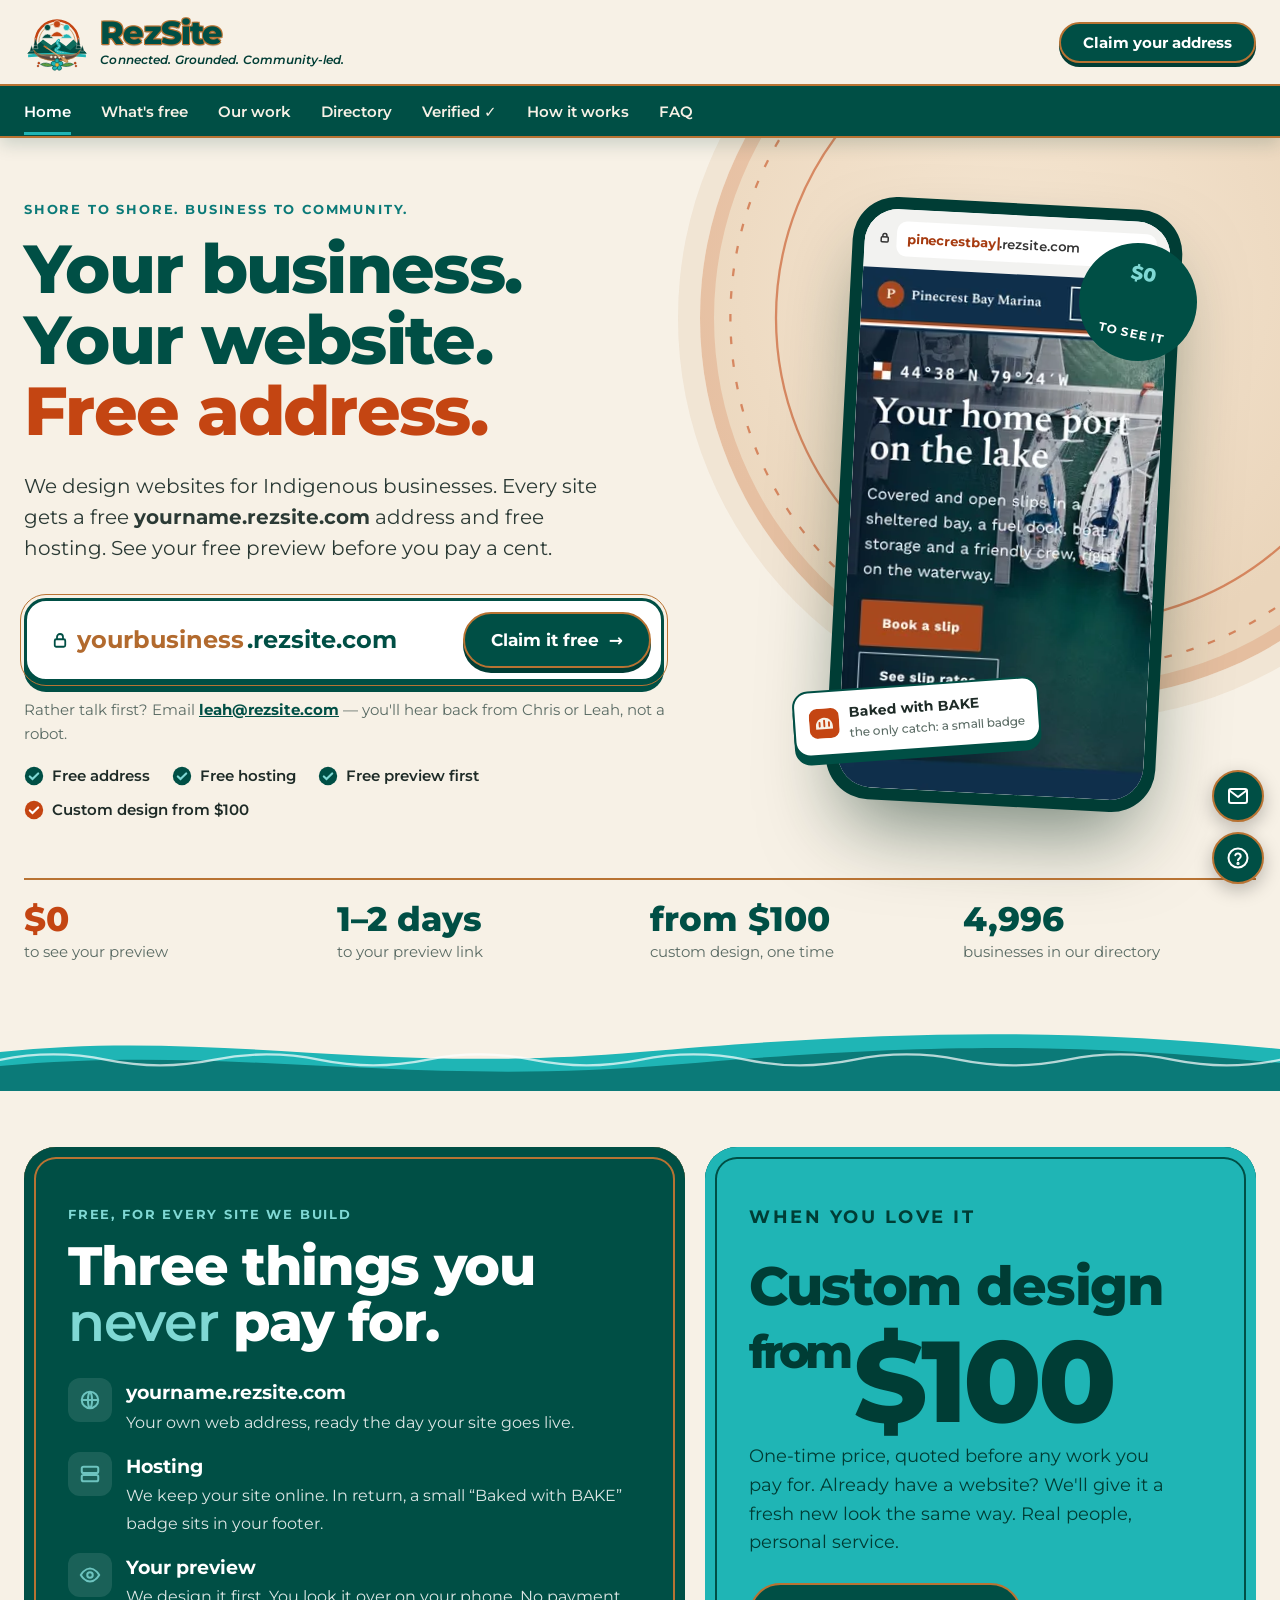
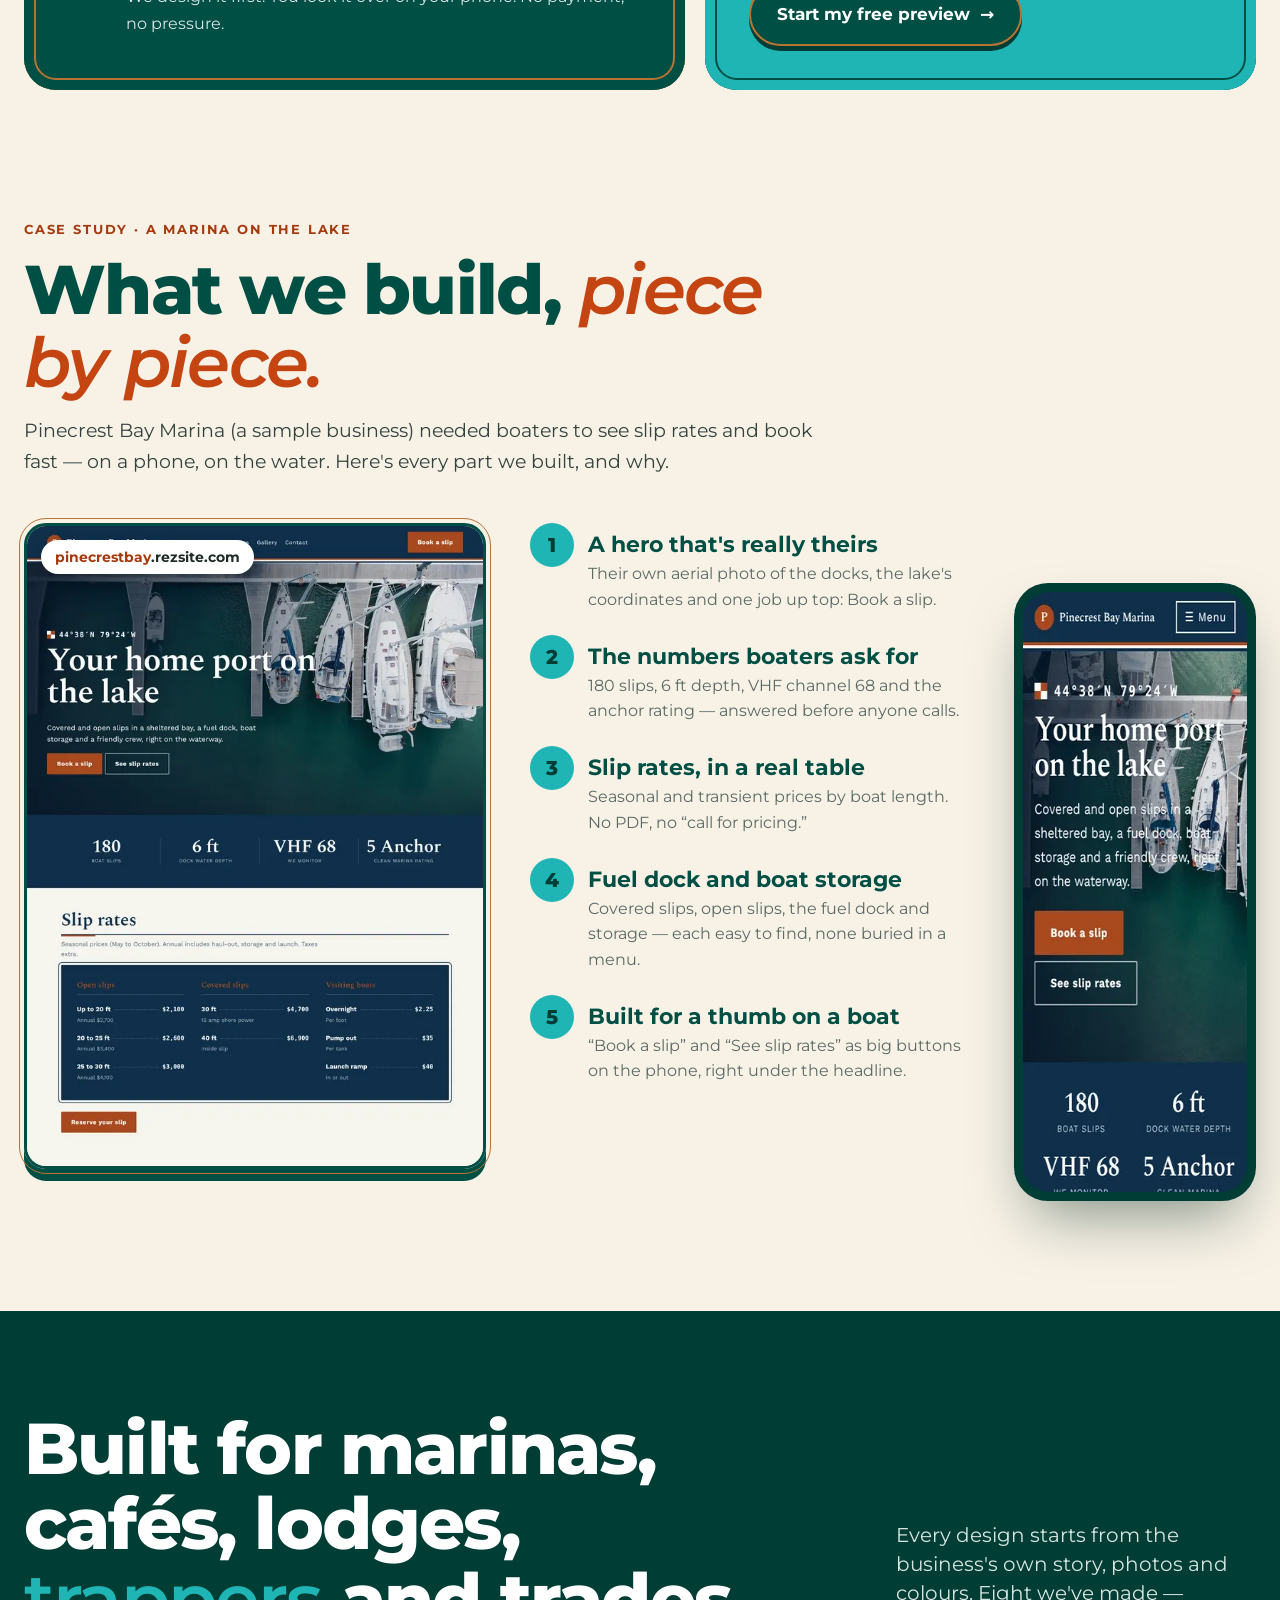
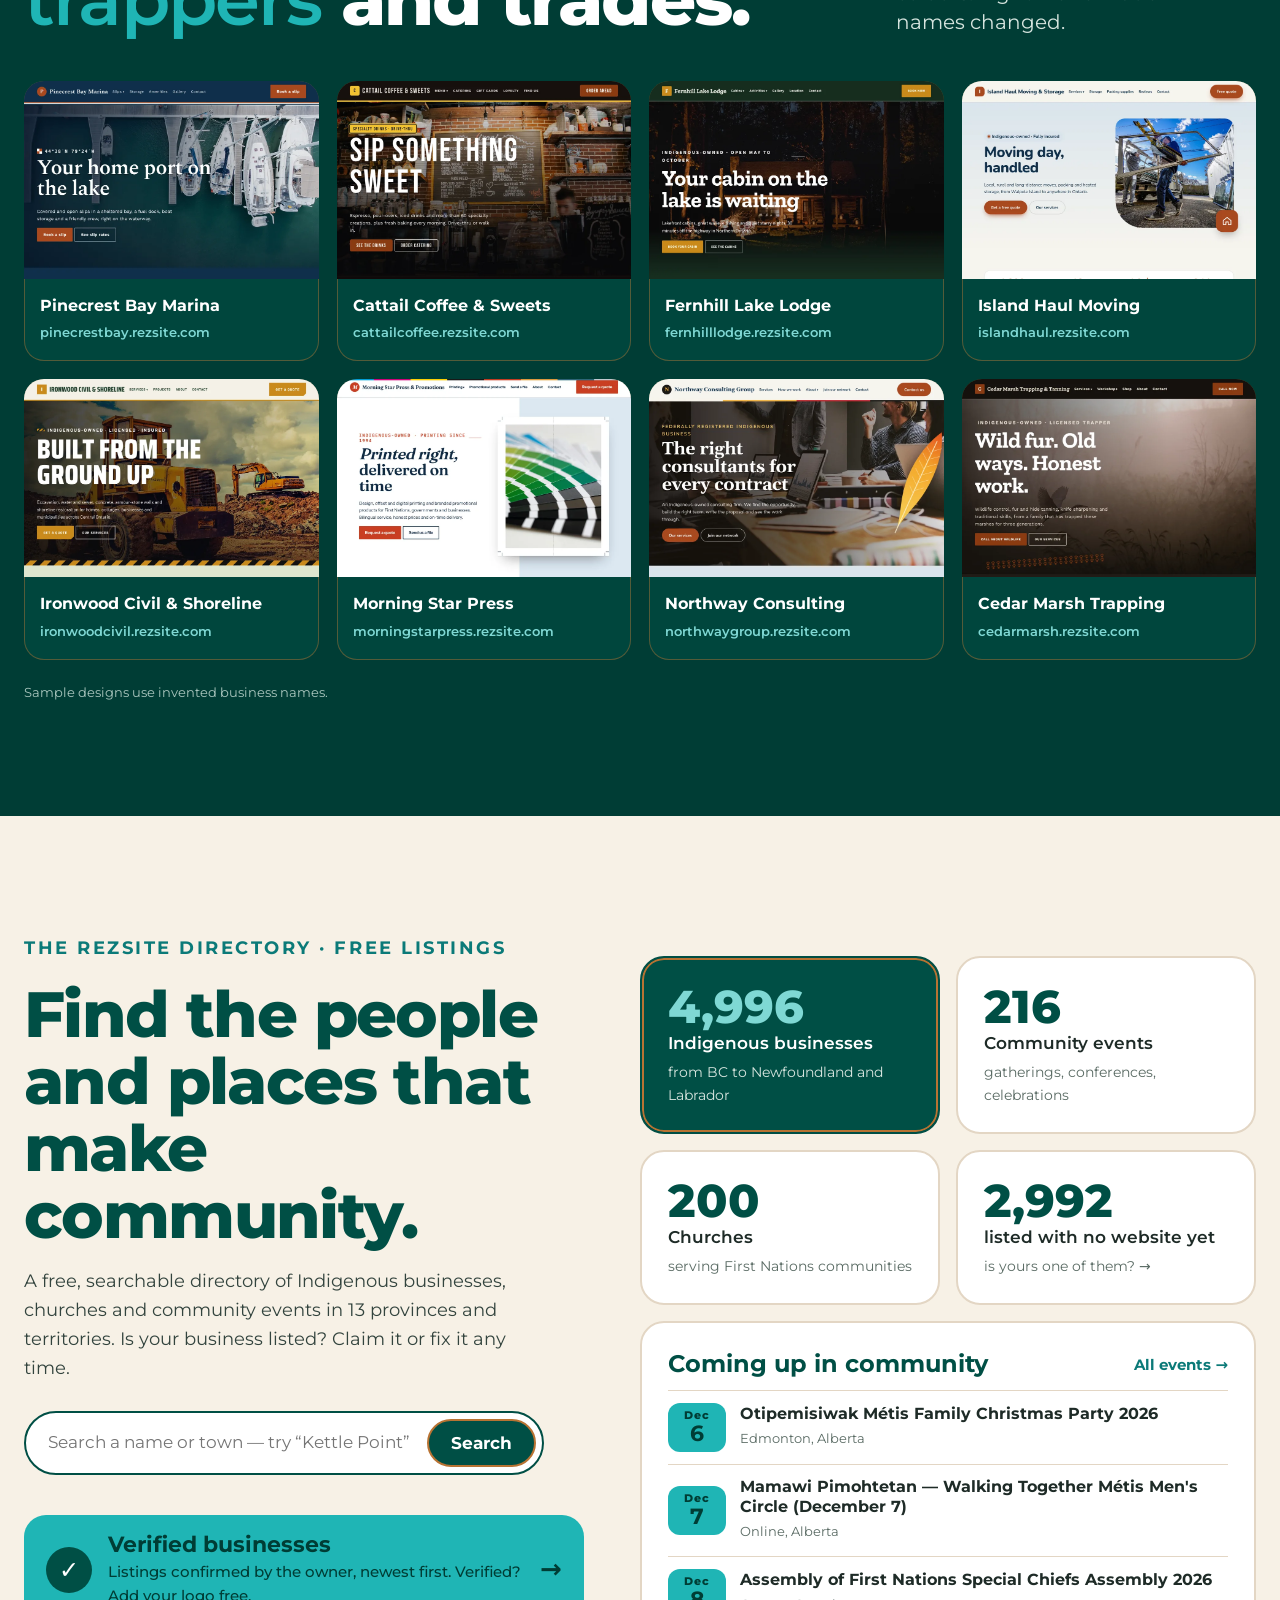
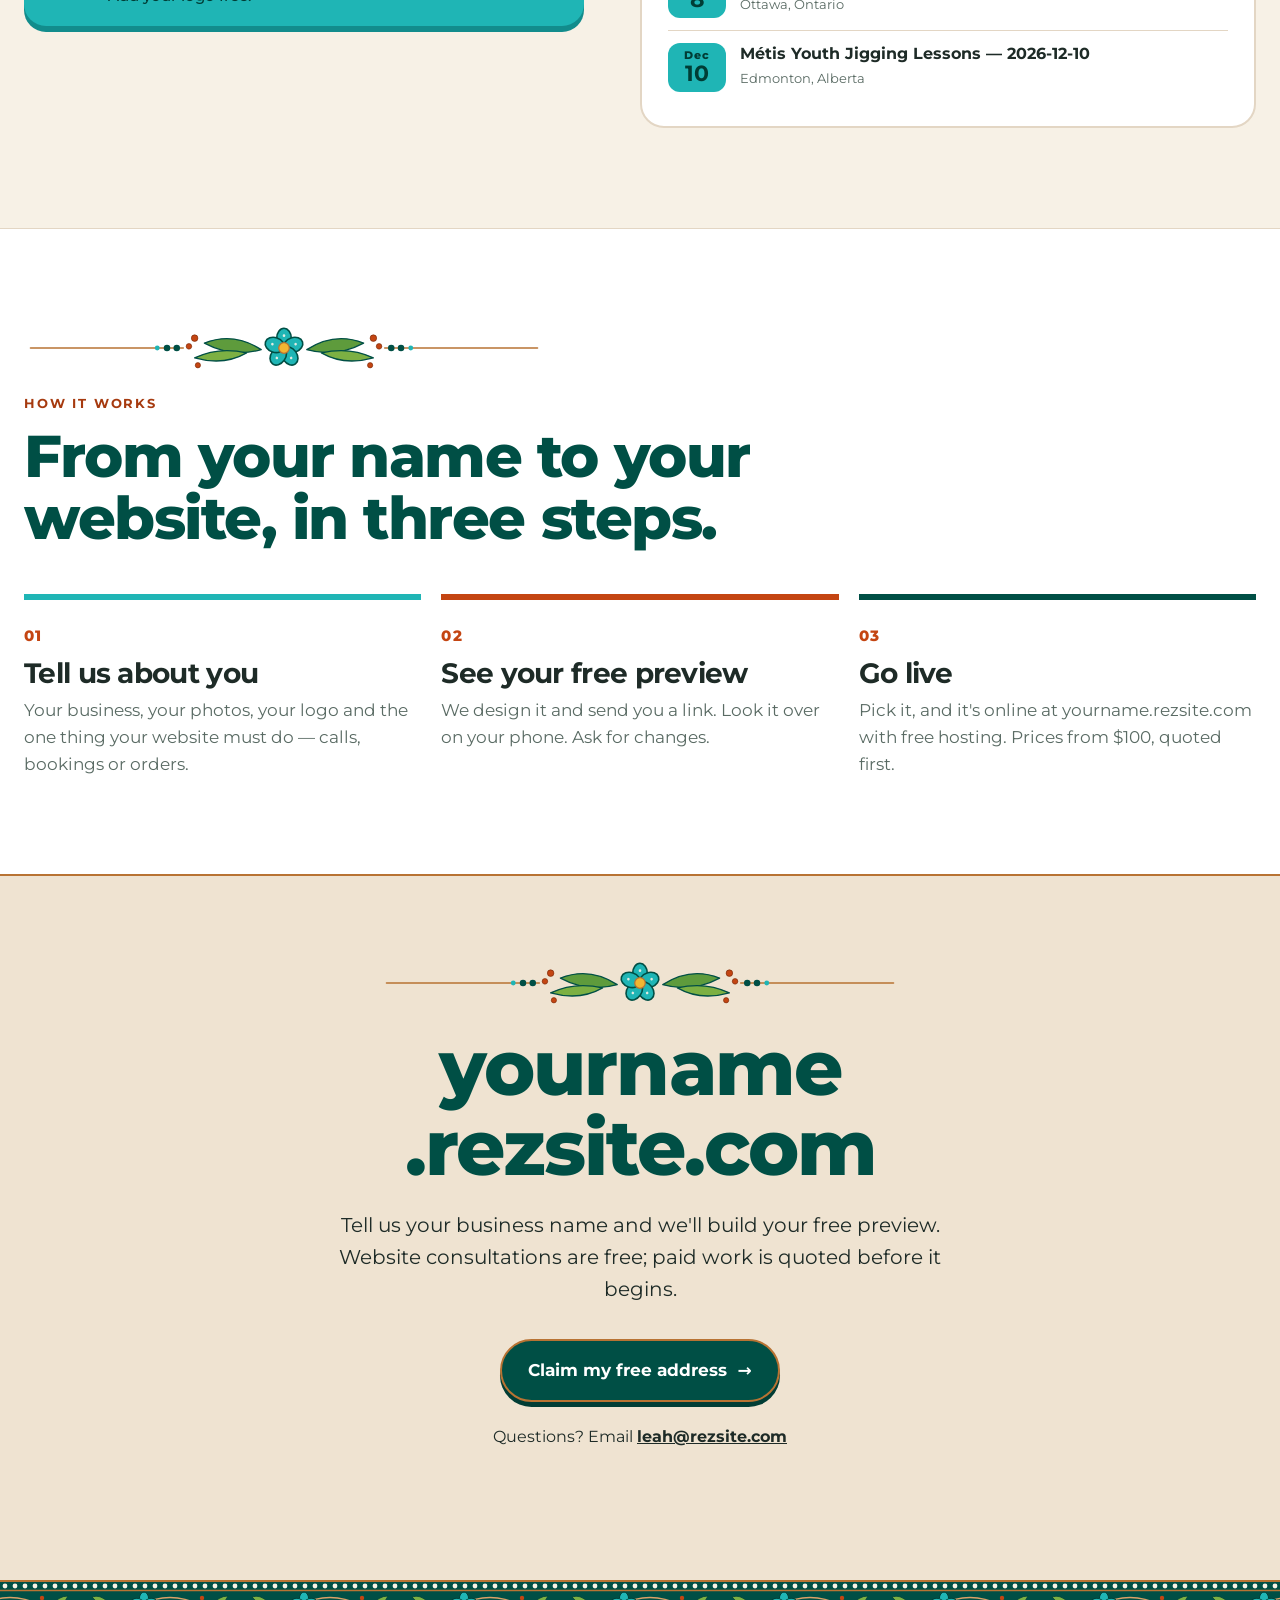
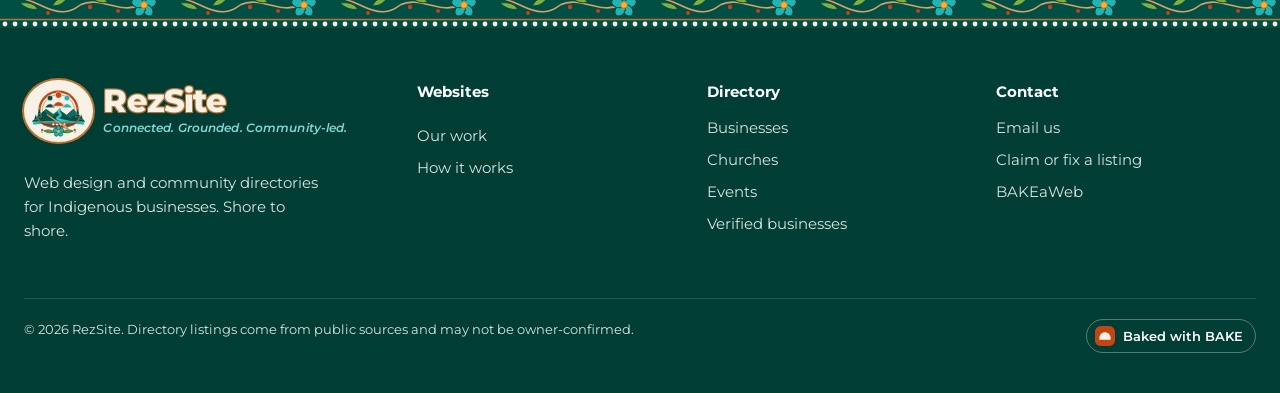
==== index.html @ deebe9d7 "Send all RezSite contact emails to Leah Co-Authored-By: Claude Opus 5.5 <noreply@anthropic.com> Clau" ====
<!doctype html>
<html lang="en-CA">
<head>
<meta charset="utf-8">
<meta name="viewport" content="width=device-width,initial-scale=1">
<title>RezSite | Your website, built for you. Free at yourname.rezsite.com</title>
<meta name="description" content="RezSite builds websites for Indigenous businesses. Free address at yourname.rezsite.com, free hosting, free preview first. Custom design from $100. Plus a free directory of 4,996 Indigenous businesses.">
<meta name="theme-color" content="#004F45">
<link rel="icon" type="image/svg+xml" href="assets/brand/v2/rezsite-app-icon.svg">
<link rel="apple-touch-icon" href="assets/brand/v2/rezsite-app-icon.svg">
<link rel="canonical" href="https://rezsite.com/">
<meta property="og:type" content="website">
<meta property="og:site_name" content="RezSite">
<meta property="og:title" content="RezSite | Your website, built for you. Free at yourname.rezsite.com">
<meta property="og:description" content="Websites for Indigenous businesses: free yourname.rezsite.com address, free hosting, free preview first, custom design from $100. Plus a free directory of 4,996 businesses.">
<link rel="stylesheet" href="assets/brand/v2/rezsite-brand.css">
<style>
@font-face{font-family:"Montserrat";src:url(assets/home/fonts/bricolage-grotesque-latin-wght-normal.woff2) format("woff2");font-weight:200 800;font-display:swap}
:root{--green:#004F45;--deep:#003D35;--gold:#1FB5B5;--sun:#7FD8D4;--orange:#A63A0F;--rust:#C44512;--copper:#B87333;--earth:#5B483F;--sand:#D9C7B2;--river:#0B7A78;--sky:#1FB5B5;--cream:#F7F1E6;--ink:#1E2B27;--muted:#5A6B64;--line:#E3D6C4}
*{box-sizing:border-box}html{scroll-behavior:smooth}
body{margin:0;font-family:"Montserrat",system-ui,sans-serif;color:var(--ink);background:var(--cream);font-size:17px;line-height:1.6;-webkit-font-smoothing:antialiased}
img{max-width:100%;display:block}a{color:inherit}
.wrap{width:min(1240px,100% - 48px);margin-inline:auto}
.skip{position:absolute;left:-999px}.skip:focus{left:16px;top:16px;z-index:99;background:#fff;padding:8px 12px}
h1,h2,h3{font-family:"Montserrat",system-ui,sans-serif;line-height:1.05;letter-spacing:-.025em;margin:0;color:inherit}
.eyebrow{font-family:"Montserrat",system-ui,sans-serif;font-weight:700;font-size:13px;letter-spacing:.14em;text-transform:uppercase}
.btn,.nav,.ticks,.claim,.stat span,.card b,.card span,.badge,.bar,.pill,.res b,.ev .t,.ev-head,.contact a,footer h4,.legal,.sticker span,.search,.price,.list b,.step .n{font-family:"Montserrat",system-ui,sans-serif}
.btn{display:inline-flex;align-items:center;gap:10px;font-weight:700;font-size:17px;padding:16px 26px;border-radius:999px;text-decoration:none;border:0;cursor:pointer;font-family:"Montserrat",system-ui,sans-serif;transition:transform .15s,box-shadow .15s}
.btn:hover{transform:translateY(-2px)}
.btn-primary{background:var(--green);color:#fff;border:2px solid var(--copper);box-shadow:0 5px 0 var(--deep)}
.btn-primary:focus-visible{outline:3px solid var(--sky);outline-offset:3px}
.btn-primary:hover{box-shadow:0 8px 0 var(--deep)}
.btn-gold{background:var(--gold);color:var(--deep);box-shadow:0 6px 0 #128C8C}
.btn-ghost{background:transparent;color:inherit;border:2px solid currentColor}
/* header */
.top{position:relative;z-index:21;background:var(--cream)}
.top .wrap{display:flex;align-items:center;justify-content:space-between;height:84px;gap:20px}
.top-actions{display:flex;align-items:center;gap:12px}
.top-cta{padding:12px 22px;font-size:15px;box-shadow:0 4px 0 var(--deep)}
.menu-btn{display:none;background:none;border:2px solid var(--green);border-radius:12px;width:46px;height:46px;color:var(--green)}
/* hero */
.hero{position:relative;overflow:hidden;padding:48px 0 96px}
.sunball{position:absolute;right:-180px;top:-200px;width:760px;height:760px;border-radius:50%;background:radial-gradient(circle at 40% 45%,#F6E7D3,#EAD5BB 64%);box-shadow:inset 0 0 0 14px rgba(196,69,18,.16),0 0 0 22px rgba(184,115,51,.10);z-index:0}
.rays{position:absolute;right:-180px;top:-200px;width:760px;height:760px;z-index:0;animation:spin 90s linear infinite;opacity:.55}
@keyframes spin{to{transform:rotate(360deg)}}
.hero .wrap{position:relative;z-index:1;display:grid;grid-template-columns:1.15fr .85fr;gap:48px;align-items:center}
.hero h1{font-size:clamp(44px,5.3vw,78px);font-weight:800;color:var(--green)}
.nw{white-space:nowrap}.hero h1 em{font-style:normal;font-weight:800;color:var(--rust)}
.lede{font-family:"Montserrat",system-ui,sans-serif;font-size:20px;line-height:1.55;max-width:580px;margin:24px 0 0;color:#2B3A35}
.voice{font-family:"Montserrat",system-ui,sans-serif;font-style:italic;font-weight:600}
.claim{margin-top:34px;background:#fff;border:3px solid var(--green);outline:1px solid var(--copper);outline-offset:3px;border-radius:22px;padding:10px;display:flex;align-items:center;gap:6px;max-width:640px;box-shadow:0 10px 0 var(--green)}
.claim label{display:flex;align-items:center;flex:1;min-width:0;font-family:"Montserrat";font-weight:700;font-size:24px;padding-left:14px;color:var(--green)}
.claim .lock{width:18px;margin-right:8px;flex:none}
.claim input{flex:0 1 auto;width:auto;min-width:0;border:0;outline:0;font:inherit;color:var(--orange);background:transparent;padding:10px 0;text-align:left}
.claim label{cursor:text;position:relative}
.meas{position:absolute;visibility:hidden;white-space:pre;font:inherit;left:0;top:0}
.claim input::placeholder{color:#B26A2E}
.claim .tld{white-space:nowrap}
.claim .btn{flex:none}
.claim:focus-within{box-shadow:0 10px 0 var(--rust);border-color:var(--rust)}
.small{font-size:15px;color:var(--muted);margin-top:22px}
.small b{color:var(--green)}
.contact{margin:16px 0 0;font-size:15px;color:var(--muted)}
.contact a{color:var(--green);font-weight:700}
.ticks{display:flex;flex-wrap:wrap;gap:10px 22px;margin:18px 0 0;padding:0;list-style:none;font-weight:600;font-size:15px}
.ticks li{display:flex;gap:8px;align-items:center}
.ticks svg{flex:none}
/* phone mock */
.mock{position:relative;justify-self:center;width:330px}
.phone{background:var(--deep);border-radius:44px;padding:12px;box-shadow:0 40px 80px -20px rgba(4,40,27,.55);transform:rotate(3deg)}
.screen{border-radius:34px;overflow:hidden;background:#fff}
.bar{display:flex;align-items:center;gap:6px;padding:12px 14px;background:#F2F2F0;font-size:13px;font-weight:600;color:#333}
.bar .addr{flex:1;background:#fff;border-radius:10px;padding:7px 10px;white-space:nowrap;overflow:hidden;text-overflow:ellipsis}
.bar .addr b{color:var(--orange)}
.screen{position:relative}
.screen img{width:100%;height:520px;object-fit:cover;object-position:top;transition:opacity .25s}
.screen img.swap{opacity:0}
.bar .addr b::after{content:"";display:inline-block;width:2px;height:13px;background:var(--orange);margin-left:1px;vertical-align:-2px;animation:blink 1s steps(1) infinite}
@keyframes blink{50%{opacity:0}}
.badge{position:absolute;left:-46px;bottom:56px;background:#fff;border:2px solid var(--green);border-radius:16px;padding:10px 14px;display:flex;gap:10px;align-items:center;font-weight:700;font-size:14px;box-shadow:0 8px 0 var(--green);transform:rotate(-4deg)}
.badge small{display:block;font-weight:500;color:var(--muted);font-size:12px}
.sticker{position:absolute;right:-28px;top:40px;width:118px;height:118px;border-radius:50%;background:var(--green);color:var(--sun);display:grid;place-items:center;text-align:center;font-family:"Montserrat";font-weight:800;font-size:19px;line-height:1;transform:rotate(12deg)}
.sticker span{display:block;font-size:12px;font-weight:700;letter-spacing:.08em;color:#fff;margin-top:4px}
.riverband{display:block;width:100%;height:70px;margin-top:-40px;position:relative;z-index:2}
.riverband .wv{animation:wv 7s linear infinite}
@keyframes wv{to{transform:translateX(-240px)}}
.hero .wrap.fw{display:block}
.facts{position:relative;z-index:1;list-style:none;margin:56px 0 0;padding:22px 0 0;border-top:2px solid var(--copper);display:grid;grid-template-columns:repeat(4,1fr);gap:20px}
.facts b{display:block;font-family:"Montserrat";font-weight:800;font-size:34px;color:var(--green);line-height:1.05}
.facts li:first-child b{color:var(--rust)}
.facts span{font-family:"Montserrat";font-size:15px;color:var(--muted)}
/* offer blocks */
.offer{padding:56px 0 96px}
.offer-grid{display:grid;grid-template-columns:1.2fr 1fr;gap:20px}
.block{border-radius:32px;padding:44px}
.free{background:var(--green);color:#fff;box-shadow:inset 0 0 0 10px var(--green),inset 0 0 0 12px var(--copper)}
.paid{background:var(--gold);color:var(--deep);box-shadow:inset 0 0 0 10px var(--gold),inset 0 0 0 12px var(--green)}
.block h2{font-size:clamp(38px,4.2vw,60px);font-weight:800}
.free h2 em{font-style:normal;color:var(--sun)}
.list{list-style:none;padding:0;margin:28px 0 0;display:grid;gap:16px}
.list li{display:grid;grid-template-columns:44px 1fr;gap:14px;align-items:start}
.list .ic{width:44px;height:44px;border-radius:12px;background:rgba(255,255,255,.12);display:grid;place-items:center}
.list b{display:block;font-size:19px}
.list span{opacity:.86;font-size:16px}
.price{font-family:"Montserrat";font-weight:800;font-size:clamp(80px,9vw,132px);line-height:.85;letter-spacing:-.04em;margin:18px 0 6px}
.price sup{font-size:.4em;vertical-align:top;margin-right:4px}
.paid p{font-size:18px;margin:12px 0 26px;max-width:420px}
/* case study */
.case{padding:20px 0 110px}
.case-head{max-width:820px;margin-bottom:46px}
.case-head h2{font-size:clamp(44px,5.4vw,80px);font-weight:800;color:var(--green);margin-top:10px}
.case-head h2 em{color:var(--rust)}
.case-head p:not(.eyebrow){font-size:19px;line-height:1.6;color:#33443E;margin:18px 0 0}
.case-grid{display:grid;grid-template-columns:1.05fr 1fr .55fr;gap:44px;align-items:start}
.case-shot{margin:0;position:relative;border-radius:22px;overflow:hidden;border:3px solid var(--green);outline:1px solid var(--copper);outline-offset:4px;box-shadow:0 12px 0 var(--green)}
.case-shot img{width:100%;height:640px;object-fit:cover;object-position:top}
.case-url{position:absolute;left:14px;top:14px;background:#fff;border-radius:999px;padding:6px 14px;font-weight:700;font-size:14px;color:var(--ink);box-shadow:0 4px 12px rgba(0,0,0,.15)}
.case-url b{color:var(--orange)}
.pins{list-style:none;margin:0;padding:0;counter-reset:p;display:grid;gap:22px}
.pins li{counter-increment:p;display:grid;grid-template-columns:44px 1fr;column-gap:14px;row-gap:4px;align-items:start}
.pins li::before{content:counter(p);width:44px;height:44px;border-radius:50%;background:var(--gold);color:var(--deep);display:grid;place-items:center;font-family:"Montserrat";font-weight:800;font-size:20px;grid-row:span 2}
.pins b{display:block;font-family:"Montserrat";font-size:22px;line-height:1.15;color:var(--green);grid-column:2;padding-top:9px}
.pins span{grid-column:2;color:var(--muted);font-size:16px}
.case-phone{margin:60px 0 0;background:var(--deep);padding:9px;border-radius:34px;box-shadow:0 30px 60px -20px rgba(4,40,27,.5)}
.case-phone img{border-radius:26px;width:100%}
[data-reveal]{opacity:0;transform:translateY(26px);transition:opacity .8s ease,transform .8s ease}
[data-reveal].on{opacity:1;transform:none}
/* portfolio */
.work{background:var(--deep);color:#fff;padding:100px 0;overflow:hidden}
.work-head{display:flex;justify-content:space-between;align-items:end;gap:30px;margin-bottom:44px}
.work h2{font-size:clamp(44px,5.6vw,84px);font-weight:800;max-width:780px}
.work h2 em{font-style:normal;color:var(--gold)}
.work-head p{max-width:360px;color:#D6E5DF;margin:0;font-family:"Montserrat",system-ui,sans-serif;font-size:20px;line-height:1.45}
.grid{display:grid;grid-template-columns:repeat(4,1fr);gap:18px}
.card{background:#00463D;box-shadow:inset 0 0 0 1px rgba(184,115,51,.45);border-radius:20px;overflow:hidden;text-decoration:none;transition:transform .2s}
.card:hover{transform:translateY(-6px)}
.card img{aspect-ratio:960/645;height:auto;object-fit:cover;object-position:top;width:100%}
.card .meta{padding:14px 16px 16px}
.card b{display:block;font-size:16px}
.card span{font-size:13px;color:var(--sun);font-weight:600;overflow-wrap:anywhere}
.note{font-size:13px;color:#A9C6BE;margin-top:22px}
/* directory */
.dir{padding:100px 0;background:var(--cream)}
.dir-grid{display:grid;grid-template-columns:1fr 1.1fr;gap:56px;align-items:start}
.dir .stats{margin-top:40px}
.dir h2{font-size:clamp(42px,5vw,72px);font-weight:800;color:var(--green)}
.bignum{font-family:"Montserrat";font-weight:800;color:var(--rust);font-size:clamp(70px,8vw,120px);line-height:.9;letter-spacing:-.04em}
.dir p{font-family:"Montserrat",system-ui,sans-serif;font-size:18px;line-height:1.6;color:#33443E;max-width:520px}
.stats{display:grid;grid-template-columns:repeat(2,1fr);gap:16px}
.stat{background:#fff;border:2px solid var(--line);border-radius:24px;padding:26px;text-decoration:none;transition:border-color .2s}
.stat:hover{border-color:var(--green)}
.stat b{font-family:"Montserrat";font-size:46px;font-weight:800;color:var(--green);display:block;line-height:1}
.stat span{font-weight:600}
.stat small{display:block;color:var(--muted);font-size:14px;margin-top:4px}
.stat.hl{background:var(--green);border-color:var(--green);color:#fff}
.vcard{display:flex;align-items:center;gap:16px;margin-top:26px;background:var(--gold);color:var(--deep);border-radius:22px;padding:18px 22px;text-decoration:none;box-shadow:0 6px 0 #128C8C;transition:transform .15s,box-shadow .15s;font-family:"Montserrat",system-ui,sans-serif}.vcard:hover{transform:translateY(-2px);box-shadow:0 8px 0 #128C8C}.vtick{flex:none;width:46px;height:46px;border-radius:50%;background:var(--green);color:#fff;display:grid;place-items:center;font-size:24px;font-weight:800}.vcard b{display:block;font-size:22px;line-height:1.1}.vcard small{display:block;font-size:15px;font-weight:500;margin-top:3px}.varr{margin-left:auto;font-size:26px;font-weight:800}
.stat.hl b{color:var(--sun)}.stat.hl small{color:#D6E5DF}.stat.hl{box-shadow:inset 0 0 0 2px var(--copper)}
.search{display:flex;margin-top:28px;max-width:520px;background:#fff;border:2px solid var(--green);border-radius:999px;padding:6px}
.search input{flex:1;border:0;outline:0;font:inherit;padding:10px 16px;background:transparent;min-width:0}
.search .btn{padding:12px 22px;box-shadow:none}
.results{margin-top:14px;max-width:520px;display:grid;gap:8px}
.res{display:grid;grid-template-columns:1fr auto;gap:12px;align-items:center;background:#fff;border:2px solid var(--line);border-radius:16px;padding:12px 16px}
.res b{display:block;font-size:16px;line-height:1.25}
.res small{color:var(--muted);font-size:13px}
.res .pill{font-size:12px;font-weight:700;border-radius:999px;padding:5px 11px;white-space:nowrap;text-decoration:none}
.res .pill.y{background:#DDF1EF;color:var(--green)}
.res .pill.n{background:var(--rust);color:#fff}
.res-more{font-size:14px;color:var(--muted);padding-left:6px}
.res-more a{color:var(--green);font-weight:700}
.events{grid-column:1/-1;background:#fff;border:2px solid var(--line);border-radius:24px;padding:22px 26px}
.ev-head{display:flex;justify-content:space-between;align-items:center;margin-bottom:6px}
.ev-head b{font-family:"Montserrat";font-size:24px;color:var(--green)}
.ev-head a{font-weight:700;color:var(--river);text-decoration:none;font-size:15px;white-space:nowrap}
.ev-head{gap:12px}
.ev{display:grid;grid-template-columns:58px 1fr;gap:14px;align-items:center;padding:12px 0;border-top:1px solid var(--line);text-decoration:none}
.ev .d{background:var(--gold);color:var(--deep);border-radius:12px;text-align:center;line-height:1;padding:7px 0;font-family:"Montserrat";font-weight:800}
.ev .d small{display:block;font-size:11px;letter-spacing:.08em;margin-bottom:2px}
.ev .d b{font-size:22px}
.ev .t{font-weight:700;font-size:16px;line-height:1.25;display:block}
.ev .w{font-size:13px;color:var(--muted)}
.ev:hover .t{color:var(--river)}
/* steps */
.steps{padding:96px 0;background:#fff;border-top:1px solid var(--line)}
.steps h2{font-size:clamp(40px,4.6vw,64px);font-weight:800;color:var(--green);max-width:760px}
.step-row{display:grid;grid-template-columns:repeat(3,1fr);gap:20px;margin-top:44px;counter-reset:s}
.step{border-top:6px solid var(--gold);padding-top:22px}
.step:nth-child(2){border-color:var(--rust)}.step:nth-child(3){border-color:var(--green)}
.step h3{font-size:28px;margin:10px 0 8px}
.step p{margin:0;color:var(--muted)}
.step .n{font-family:"Montserrat";font-weight:800;font-size:15px;color:var(--rust);letter-spacing:.08em}
/* final cta */
.final{background:#EFE3D1;padding:84px 0 96px;text-align:center;position:relative;overflow:hidden;border-top:2px solid var(--copper)}
.final h2{font-size:clamp(42px,6vw,92px);font-weight:800;color:var(--green)}
.final p{font-size:20px;max-width:620px;margin:20px auto 34px}
footer{background:var(--deep);color:#D6E5DF;padding:0 0 40px;font-size:15px}
footer .foot{padding-top:52px}
.foot{display:grid;grid-template-columns:1.4fr 1fr 1fr 1fr;gap:30px}
footer h4{color:#fff;margin:0 0 12px;font-size:15px}
footer ul{list-style:none;margin:0;padding:0;display:grid;gap:8px}
footer a{text-decoration:none}footer a:hover{color:var(--sun)}
footer .rz-lockup{margin-bottom:14px}
.legal{border-top:1px solid #1A5A50;margin-top:40px;padding-top:20px;display:flex;justify-content:space-between;gap:20px;flex-wrap:wrap;font-size:13px}
.bake{display:inline-flex;align-items:center;gap:8px;border:1.5px solid rgba(247,241,230,.35);border-radius:999px;padding:6px 12px 6px 8px;color:#fff;font-weight:600}
@media (prefers-reduced-motion:reduce){.rays{animation:none}*{transition:none!important}}
@media (max-width:1020px){
 .hero .wrap,.offer-grid,.dir-grid{grid-template-columns:minmax(0,1fr)}
 .case-grid{grid-template-columns:1fr 1fr}.case-phone{display:none}
 .grid{grid-template-columns:repeat(2,1fr)}
 .mock{margin-top:20px}
 .foot{grid-template-columns:1fr 1fr}
}
@media (max-width:760px){
 body{font-size:16px}
 .wrap{width:calc(100% - 36px)}
 .hero{padding:36px 0 70px}
 .sunball,.rays{width:420px;height:420px;right:-200px;top:-150px}
 .hero h1{font-size:44px}
 .lede{font-size:18px}
 .claim{flex-direction:column;align-items:stretch;border-radius:20px;padding:12px}
 .claim label{font-size:19px;padding:6px 6px 10px;border-bottom:2px dashed var(--line)}
 .nw{white-space:normal}
 .hero .wrap>div:first-child{display:contents}
 .hero .wrap{display:flex;flex-direction:column;align-items:stretch;gap:0}
 .hero h1{margin-top:6px}.lede{margin-top:18px}
 .hero .eyebrow{order:1}.hero h1{order:2}.mock{order:3;margin:26px auto 4px;width:230px}.lede{order:4}.claim{order:5}.claim-msg{order:6}.contact{order:7}.ticks{order:8}
 .screen img{height:300px}
 .sticker{width:84px;height:84px;font-size:15px;right:-30px;top:30px}
 .badge{left:-40px;bottom:30px;font-size:12px;padding:8px 10px}
 .facts{grid-template-columns:1fr 1fr;gap:16px;margin-top:36px}
 .facts b{font-size:26px}.facts span{font-size:13px}
 .sunball,.rays{opacity:.35}
 .claim label{font-size:18px}
 .claim .btn{justify-content:center;margin-top:10px}
 .mock{width:270px}.screen img{height:400px}
 .badge{left:-20px}.sticker{right:-14px;width:96px;height:96px;font-size:16px}
 .block{padding:30px 24px;border-radius:24px}
 .work,.dir,.steps,.final{padding:70px 0}
 .work-head{flex-direction:column;align-items:start}
 .grid{display:flex;overflow-x:auto;scroll-snap-type:x mandatory;scroll-padding-inline:18px;gap:12px;margin-inline:-18px;padding:0 18px 8px;scrollbar-width:none}
 .grid::-webkit-scrollbar{display:none}
 .card{flex:0 0 78%;scroll-snap-align:start}
 .swipe-hint{display:block!important}
 .card .meta{padding:10px 12px}
 .card b{font-size:14px}
 .card span{font-size:11.5px}
 .stat small{font-size:13px}
 .step-row{grid-template-columns:1fr;gap:30px}
 .case{padding:10px 0 70px}
 .case-head p{font-size:19px}
 .case-grid{grid-template-columns:1fr;gap:28px}
 .case-shot img{height:420px}
 .case-phone{display:none}
 .pins b{font-size:19px}
 .lede{font-size:19px}
 .riverband{height:44px;margin-top:-30px}
 .eyebrow{font-size:12px;letter-spacing:.1em}
 .stats{grid-template-columns:1fr 1fr;gap:10px}.stat{padding:18px}.stat b{font-size:34px}
 .foot{grid-template-columns:1fr}
 .btn{width:100%;justify-content:center}
 .search .btn{width:auto}
}
.claim-msg{font-size:14px;margin:12px 0 0;min-height:0}
.claim-msg:empty{display:none}
</style>
<!-- Cloudflare Web Analytics (visitor counts, no cookies) --><script defer src="https://static.cloudflareinsights.com/beacon.min.js" data-cf-beacon='{"token": "72da8042a421467a9c20229d86902248"}'></script>
</head>
<body>
<a class="skip" href="#main">Skip to content</a>
<header class="rz-top"><div class="rz-wrap"><a class="rz-lockup" href="index.html" aria-label="RezSite home"><img class="rz-emblem" src="assets/brand/v2/rezsite-emblem.svg" alt="" width="66" height="58"><span class="rz-wm"><span class="rz-name">RezSite</span><span class="rz-tag">Connected. Grounded. Community-led.</span></span></a><div class="rz-top-actions"><a class="rz-cta" href="index.html#claim">Claim your address</a><button class="rz-menu-btn" type="button" aria-controls="rz-nav" aria-expanded="false" aria-label="Open menu"><svg width="22" height="22" viewBox="0 0 24 24" fill="none" stroke="currentColor" stroke-width="2.4" stroke-linecap="round" aria-hidden="true"><path d="M4 7h16M4 12h16M4 17h16"/></svg></button></div></div></header>
<div class="rz-navbar"><nav class="rz-nav rz-wrap" id="rz-nav" aria-label="Main"><a href="index.html" aria-current="page">Home</a><a href="index.html#free">What's free</a><a href="index.html#work">Our work</a><a href="directory.html?type=businesses">Directory</a><a href="verified.html">Verified ✓</a><a href="index.html#how">How it works</a><a href="faq.html">FAQ</a><a class="rz-cta" href="index.html#claim">Claim your address</a></nav></div>

<main id="main">
<section class="hero" id="claim">
 <div class="sunball" aria-hidden="true"></div>
 <svg class="rays" viewBox="0 0 200 200" aria-hidden="true"><g fill="none" stroke="#C44512" stroke-width=".6"><circle cx="100" cy="100" r="80"/><circle cx="100" cy="100" r="92" stroke-dasharray="2 4"/></g></svg>
 <div class="wrap">
  <div>
   <p class="eyebrow" style="color:var(--river)">Shore to shore. Business to community.</p>
   <h1><span class="nw">Your business.</span><br><span class="nw">Your website.</span><br><em class="nw">Free address.</em></h1>
   <p class="lede">We design websites for Indigenous businesses. Every site gets a free <b>yourname.rezsite.com</b> address and free hosting. See your free preview before you pay a cent.</p>
   <form class="claim" id="claimForm" action="mailto:leah@rezsite.com" method="get">
    <label for="biz"><svg class="lock" viewBox="0 0 24 24" fill="none" stroke="#004F45" stroke-width="2.4"><rect x="5" y="11" width="14" height="10" rx="2"/><path d="M8 11V8a4 4 0 0 1 8 0v3"/></svg><input id="biz" name="biz" size="12" autocomplete="organization" placeholder="yourbusiness" aria-label="Your business name"><span class="tld">.rezsite.com</span><span class="meas" id="meas" aria-hidden="true"></span></label>
    <button class="btn btn-primary" type="submit">Claim it free <span aria-hidden="true">→</span></button>
   </form>
   <p class="claim-msg" id="claimMsg" role="status" aria-live="polite"></p>
   <p class="contact">Rather talk first? Email <a href="mailto:leah@rezsite.com?subject=RezSite%20website">leah@rezsite.com</a> — you'll hear back from Chris or Leah, not a robot.</p>
   <ul class="ticks">
    <li><svg width="20" height="20" viewBox="0 0 24 24"><circle cx="12" cy="12" r="11" fill="#004F45"/><path d="M7 12.5l3.2 3L17 9" stroke="#7FD8D4" stroke-width="2.6" fill="none" stroke-linecap="round"/></svg>Free address</li>
    <li><svg width="20" height="20" viewBox="0 0 24 24"><circle cx="12" cy="12" r="11" fill="#004F45"/><path d="M7 12.5l3.2 3L17 9" stroke="#7FD8D4" stroke-width="2.6" fill="none" stroke-linecap="round"/></svg>Free hosting</li>
    <li><svg width="20" height="20" viewBox="0 0 24 24"><circle cx="12" cy="12" r="11" fill="#004F45"/><path d="M7 12.5l3.2 3L17 9" stroke="#7FD8D4" stroke-width="2.6" fill="none" stroke-linecap="round"/></svg>Free preview first</li>
    <li><svg width="20" height="20" viewBox="0 0 24 24"><circle cx="12" cy="12" r="11" fill="#C44512"/><path d="M7 12.5l3.2 3L17 9" stroke="#fff" stroke-width="2.6" fill="none" stroke-linecap="round"/></svg>Custom design from $100</li>
   </ul>
  </div>
  <div class="mock" aria-hidden="true">
   <div class="phone"><div class="screen">
    <div class="bar"><svg width="12" height="12" viewBox="0 0 24 24" fill="none" stroke="#333" stroke-width="3"><rect x="5" y="11" width="14" height="10" rx="2"/><path d="M8 11V8a4 4 0 0 1 8 0v3"/></svg><span class="addr"><b id="mockName" data-live>pinecrestbay</b>.rezsite.com</span></div>
    <img id="mockImg" src="assets/home/img/harbour-a-phone.webp" alt="" width="293" height="600">
   </div></div>
   <div class="sticker">$0<span>TO SEE IT</span></div>
   <div class="badge"><svg width="30" height="30" viewBox="0 0 32 32"><rect width="32" height="32" rx="9" fill="#C44512"/><path d="M7 19c0-5 4-9 9-9s9 4 9 9v3H7z" fill="#F7F1E6"/><path d="M11 15v4M16 13v6M21 15v4" stroke="#C44512" stroke-width="2" stroke-linecap="round"/></svg><div>Baked with BAKE<small>the only catch: a small badge</small></div></div>
  </div>
 </div>
 <div class="wrap fw">
  <ul class="facts" aria-label="RezSite at a glance">
   <li><b>$0</b><span>to see your preview</span></li>
   <li><b>1–2 days</b><span>to your preview link</span></li>
   <li><b>from $100</b><span>custom design, one time</span></li>
   <li><b>4,996</b><span>businesses in our directory</span></li>
  </ul>
 </div>
</section>

<svg class="riverband" viewBox="0 0 1440 90" preserveAspectRatio="none" aria-hidden="true"><path d="M0 40 C 240 10 420 70 720 40 S 1200 10 1440 36 V90 H0Z" fill="#1FB5B5"/><path d="M0 58 C 260 30 460 86 760 56 S 1220 30 1440 54 V90 H0Z" fill="#0B7A78"/><path class="wv" d="M0 50 q60-14 120 0 t120 0 t120 0 t120 0 t120 0 t120 0 t120 0 t120 0 t120 0 t120 0 t120 0 t120 0 t120 0 t120 0" fill="none" stroke="#fff" stroke-width="3" stroke-linecap="round" opacity=".7"/></svg>
<section class="offer" id="free" aria-labelledby="free-h">
 <div class="wrap offer-grid">
  <div class="block free">
   <p class="eyebrow" style="color:var(--sun)">Free, for every site we build</p>
   <h2 id="free-h">Three things you <em class="voice">never</em> pay for.</h2>
   <ul class="list">
    <li><span class="ic"><svg width="22" height="22" viewBox="0 0 24 24" fill="none" stroke="#7FD8D4" stroke-width="2.2"><circle cx="12" cy="12" r="9"/><path d="M3 12h18M12 3c3 3 3 15 0 18M12 3c-3 3-3 15 0 18"/></svg></span><div><b>yourname.rezsite.com</b><span>Your own web address, ready the day your site goes live.</span></div></li>
    <li><span class="ic"><svg width="22" height="22" viewBox="0 0 24 24" fill="none" stroke="#7FD8D4" stroke-width="2.2"><rect x="3" y="4" width="18" height="7" rx="2"/><rect x="3" y="13" width="18" height="7" rx="2"/><path d="M7 7.5h.01M7 16.5h.01"/></svg></span><div><b>Hosting</b><span>We keep your site online. In return, a small “Baked with BAKE” badge sits in your footer.</span></div></li>
    <li><span class="ic"><svg width="22" height="22" viewBox="0 0 24 24" fill="none" stroke="#7FD8D4" stroke-width="2.2"><path d="M2 12s4-7 10-7 10 7 10 7-4 7-10 7S2 12 2 12z"/><circle cx="12" cy="12" r="3"/></svg></span><div><b>Your preview</b><span>We design it first. You look it over on your phone. No payment, no pressure.</span></div></li>
   </ul>
  </div>
  <div class="block paid">
   <p class="eyebrow">When you love it</p>
   <h2>Custom design</h2>
   <div class="price"><sup>from</sup>$100</div>
   <p>One-time price, quoted before any work you pay for. Already have a website? We'll give it a fresh new look the same way. Real people, personal service.</p>
   <a class="btn btn-primary" href="#claim">Start my free preview <span aria-hidden="true">→</span></a>
  </div>
 </div>
</section>


<section class="case" id="case" aria-labelledby="case-h">
 <div class="wrap">
  <div class="case-head"><p class="eyebrow" style="color:var(--orange)">Case study · a marina on the lake</p><h2 id="case-h">What we build, <em class="voice">piece by piece.</em></h2><p>Pinecrest Bay Marina (a sample business) needed boaters to see slip rates and book fast — on a phone, on the water. Here's every part we built, and why.</p></div>
  <div class="case-grid">
   <figure class="case-shot" data-reveal><img src="assets/home/img/harbour-a-tall.webp" alt="Full-page design for Pinecrest Bay Marina" width="640" height="1200" loading="lazy"><span class="case-url"><b>pinecrestbay</b>.rezsite.com</span></figure>
   <ol class="pins">
    <li><b>A hero that's really theirs</b><span>Their own aerial photo of the docks, the lake's coordinates and one job up top: Book a slip.</span></li>
    <li><b>The numbers boaters ask for</b><span>180 slips, 6 ft depth, VHF channel 68 and the anchor rating — answered before anyone calls.</span></li>
    <li><b>Slip rates, in a real table</b><span>Seasonal and transient prices by boat length. No PDF, no “call for pricing.”</span></li>
    <li><b>Fuel dock and boat storage</b><span>Covered slips, open slips, the fuel dock and storage — each easy to find, none buried in a menu.</span></li>
    <li><b>Built for a thumb on a boat</b><span>“Book a slip” and “See slip rates” as big buttons on the phone, right under the headline.</span></li>
   </ol>
   <figure class="case-phone" data-reveal><img src="assets/home/img/harbour-a-phone.webp" alt="Phone view of the Pinecrest Bay Marina design" width="293" height="600" loading="lazy"></figure>
  </div>
 </div>
</section>

<section class="work" id="work" aria-labelledby="work-h">
 <div class="wrap">
  <div class="work-head">
   <h2 id="work-h">Built for marinas, cafés, lodges, <em class="voice">trappers</em> and trades.</h2>
   <p>Every design starts from the business's own story, photos and colours. Eight we've made — names changed.</p>
  </div>
  <div class="grid">
   <a class="card" href="#claim" data-n="pinecrestbay" data-i="harbour"><img src="assets/home/img/harbour-a.webp" alt="Sample design for Pinecrest Bay Marina" loading="lazy" width="960" height="645"><div class="meta"><b>Pinecrest Bay Marina</b><span>pinecrestbay.rezsite.com</span></div></a>
   <a class="card" href="#claim" data-n="cattailcoffee" data-i="letterboard"><img src="assets/home/img/letterboard-a.webp" alt="Sample design for Cattail Coffee &amp; Sweets" loading="lazy" width="960" height="645"><div class="meta"><b>Cattail Coffee &amp; Sweets</b><span>cattailcoffee.rezsite.com</span></div></a>
   <a class="card" href="#claim" data-n="fernhilllodge" data-i="timber"><img src="assets/home/img/timber-b.webp" alt="Sample design for Fernhill Lake Lodge" loading="lazy" width="960" height="645"><div class="meta"><b>Fernhill Lake Lodge</b><span>fernhilllodge.rezsite.com</span></div></a>
   <a class="card" href="#claim" data-n="islandhaul" data-i="homeward"><img src="assets/home/img/homeward-b.webp" alt="Sample design for Island Haul Moving &amp; Storage" loading="lazy" width="960" height="645"><div class="meta"><b>Island Haul Moving</b><span>islandhaul.rezsite.com</span></div></a>
   <a class="card" href="#claim" data-n="ironwoodcivil" data-i="bedrock"><img src="assets/home/img/bedrock-a.webp" alt="Sample design for Ironwood Civil &amp; Shoreline" loading="lazy" width="960" height="645"><div class="meta"><b>Ironwood Civil &amp; Shoreline</b><span>ironwoodcivil.rezsite.com</span></div></a>
   <a class="card" href="#claim" data-n="morningstarpress" data-i="colophon"><img src="assets/home/img/colophon-a.webp" alt="Sample design for Morning Star Press" loading="lazy" width="960" height="645"><div class="meta"><b>Morning Star Press</b><span>morningstarpress.rezsite.com</span></div></a>
   <a class="card" href="#claim" data-n="northwaygroup" data-i="quill"><img src="assets/home/img/quill-a.webp" alt="Sample design for Northway Consulting Group" loading="lazy" width="960" height="645"><div class="meta"><b>Northway Consulting</b><span>northwaygroup.rezsite.com</span></div></a>
   <a class="card" href="#claim" data-n="cedarmarsh" data-i="trapline"><img src="assets/home/img/trapline-a.webp" alt="Sample design for Cedar Marsh Trapping &amp; Tanning" loading="lazy" width="960" height="645"><div class="meta"><b>Cedar Marsh Trapping</b><span>cedarmarsh.rezsite.com</span></div></a>
  </div>
  <p class="note"><span class="swipe-hint" style="display:none">Swipe to see all eight → · </span>Sample designs use invented business names.</p>
 </div>
</section>

<section class="dir" id="directory" aria-labelledby="dir-h">
 <div class="wrap dir-grid">
  <div>
   <p class="eyebrow" style="color:var(--river)">The RezSite directory · free listings</p>
   <h2 id="dir-h">Find the people and places that make community.</h2>
   <p>A free, searchable directory of Indigenous businesses, churches and community events in 13 provinces and territories. Is your business listed? Claim it or fix it any time.</p>
   <form class="search" id="dirSearch" role="search" action="https://rezsite.com/directory.html">
    <input type="hidden" name="type" value="businesses">
    <input id="dq" name="q" aria-label="Search 4,996 businesses by name or town" placeholder="Search a name or town — try “Kettle Point”" autocomplete="off">
    <button class="btn btn-primary" type="submit">Search</button>
   </form>
   <div class="results" id="dres" aria-live="polite"></div>
   <a class="vcard" href="verified.html"><span class="vtick" aria-hidden="true">✓</span><span><b>Verified businesses</b><small>Listings confirmed by the owner, newest first. Verified? Add your logo free.</small></span><span class="varr" aria-hidden="true">→</span></a>
  </div>
  <div class="stats">
   <a class="stat hl" href="https://rezsite.com/directory.html?type=businesses"><b>4,996</b><span>Indigenous businesses</span><small>from BC to Newfoundland and Labrador</small></a>
   <a class="stat" href="https://rezsite.com/directory.html?type=events"><b>216</b><span>Community events</span><small>gatherings, conferences, celebrations</small></a>
   <a class="stat" href="https://rezsite.com/directory.html?type=churches"><b>200</b><span>Churches</span><small>serving First Nations communities</small></a>
   <a class="stat" href="mailto:leah@rezsite.com?subject=RezSite%20listing%20update"><b>2,992</b><span>listed with no website yet</span><small>is yours one of them? →</small></a>
   <div class="events"><div class="ev-head"><b>Coming up in community</b><a href="https://rezsite.com/directory.html?type=events">All events →</a></div><div id="evList"></div></div>
  </div>
 </div>
</section>

<section class="steps" id="how" aria-labelledby="how-h">
 <div class="wrap">
  <img class="rz-divider left" src="assets/brand/v2/floral-divider.svg" alt="" width="640" height="56">
  <p class="eyebrow" style="color:var(--orange)">How it works</p>
  <h2 id="how-h">From your name to your website, in three steps.</h2>
  <div class="step-row">
   <div class="step"><span class="n">01</span><h3>Tell us about you</h3><p>Your business, your photos, your logo and the one thing your website must do — calls, bookings or orders.</p></div>
   <div class="step"><span class="n">02</span><h3>See your free preview</h3><p>We design it and send you a link. Look it over on your phone. Ask for changes.</p></div>
   <div class="step"><span class="n">03</span><h3>Go live</h3><p>Pick it, and it's online at yourname.rezsite.com with free hosting. Prices from $100, quoted first.</p></div>
  </div>
 </div>
</section>

<section class="final" aria-labelledby="final-h">
 <div class="wrap">
  <img class="rz-divider" src="assets/brand/v2/floral-divider.svg" alt="" width="640" height="56">
  <h2 id="final-h">yourname<br>.rezsite.com</h2>
  <p>Tell us your business name and we'll build your free preview. Website consultations are free; paid work is quoted before it begins.</p>
  <a class="btn btn-primary" href="#claim">Claim my free address <span aria-hidden="true">→</span></a>
  <p style="font-size:16px;margin-top:22px">Questions? Email <a href="mailto:leah@rezsite.com?subject=RezSite%20Inquiry" style="font-weight:700">leah@rezsite.com</a></p>
 </div>
</section>
</main>

<footer>
 <div class="rz-bead-strip" aria-hidden="true"></div>
 <div class="wrap">
  <div class="foot">
   <div><a class="logo rz-lockup on-dark" href="#" aria-label="RezSite home"><img class="rz-emblem" src="assets/brand/v2/rezsite-emblem.svg" alt="" width="66" height="58"><span class="rz-wm"><span class="rz-name">RezSite</span><span class="rz-tag">Connected. Grounded. Community-led.</span></span></a><p style="max-width:300px">Web design and community directories for Indigenous businesses. Shore to shore.</p></div>
   <div><h4>Websites</h4><ul><li></li><li><a href="#work">Our work</a></li><li><a href="#how">How it works</a></li></ul></div>
   <div><h4>Directory</h4><ul><li><a href="https://rezsite.com/directory.html?type=businesses">Businesses</a></li><li><a href="https://rezsite.com/directory.html?type=churches">Churches</a></li><li><a href="https://rezsite.com/directory.html?type=events">Events</a></li><li><a href="verified.html">Verified businesses</a></li></ul></div>
   <div><h4>Contact</h4><ul><li><a href="mailto:leah@rezsite.com?subject=RezSite%20Inquiry">Email us</a></li><li><a href="mailto:leah@rezsite.com?subject=RezSite%20listing%20update">Claim or fix a listing</a></li><li><a href="https://bakeaweb.com/">BAKEaWeb</a></li></ul></div>
  </div>
  <div class="legal"><span>© 2026 RezSite. Directory listings come from public sources and may not be owner-confirmed.</span><a class="bake" href="https://bakeaweb.com/"><svg width="20" height="20" viewBox="0 0 32 32"><rect width="32" height="32" rx="9" fill="#C44512"/><path d="M7 19c0-5 4-9 9-9s9 4 9 9v3H7z" fill="#F7F1E6"/></svg>Baked with BAKE</a></div>
 </div>
</footer>
<script src="assets/home/events.js"></script>
<script src="assets/home/shared.js"></script>
<script>
(function(){var L=[['pinecrestbay','harbour-a'],['cattailcoffee','letterboard-a'],['fernhilllodge','timber-b'],['islandhaul','homeward-b'],['cedarmarsh','trapline-a'],['ironwoodcivil','bedrock-a']],k=0,biz=document.getElementById('biz'),nm=document.getElementById('mockName'),im=document.getElementById('mockImg');
 if(matchMedia('(prefers-reduced-motion: reduce)').matches)return;
 L.forEach(function(x){var i=new Image();i.src='assets/home/img/'+x[1]+'-phone.webp'});
 function type(w,cb){var j=0;nm.textContent='';var t=setInterval(function(){if(biz.value){clearInterval(t);return}nm.textContent=w.slice(0,++j);if(j>=w.length){clearInterval(t);cb&&cb()}},70)}
 setInterval(function(){if(biz.value||document.activeElement===biz)return;k=(k+1)%L.length;im.src='assets/home/img/'+L[k][1]+'-phone.webp';type(L[k][0])},3600);
})();
</script>
<script>
document.querySelectorAll('.card').forEach(function(c){c.addEventListener('mouseenter',function(){if(document.getElementById('biz').value)return;document.getElementById('mockName').textContent=c.dataset.n;document.getElementById('mockImg').src='assets/home/img/'+c.dataset.i+'-'+(c.dataset.i==='timber'||c.dataset.i==='homeward'?'b':'a')+'-phone.webp'})});
</script>
<script defer src="assets/brand/v2/rezsite-ui.js"></script>
<script defer src="assets/contact-buttons.js" data-email="leah@rezsite.com" data-subject="RezSite question" data-faq="faq.html" data-bg="#004F45" data-fg="#FFFFFF" data-ring="#B87333"></script>
</body>
</html>
---- assets/brand/v2/rezsite-brand.css ----
/* RezSite brand layer (2026 canoe / Woodland floral identity)
   Tokens: edit colours and type here. Loaded after each page's own styles. */
@font-face{font-family:"Montserrat";src:url(../../home/fonts/montserrat-latin-wght-normal.woff2) format("woff2");font-weight:100 900;font-display:swap}
@font-face{font-family:"Montserrat";src:url(../../home/fonts/montserrat-latin-wght-italic.woff2) format("woff2");font-weight:100 900;font-style:italic;font-display:swap}
:root{
 --rz-phthalo:#004F45;--rz-dark:#003D35;--rz-earth:#5B483F;--rz-turq:#1FB5B5;--rz-turq-light:#7FD8D4;--rz-turq-text:#0B7A78;
 --rz-rust:#C44512;--rz-rust-text:#A63A0F;--rz-copper:#B87333;--rz-cream:#F7F1E6;--rz-sand:#D9C7B2;--rz-line:#E3D6C4;
 --rz-ink:#1E2B27;--rz-muted:#5A6B64;--rz-font:"Montserrat",system-ui,-apple-system,"Segoe UI",sans-serif;
}
/* logo lockup: compact emblem + live-text wordmark */
.rz-lockup{display:inline-flex!important;align-items:center;gap:10px;text-decoration:none;white-space:nowrap}
.rz-lockup .rz-emblem{width:auto!important;height:58px!important;flex:none;display:block}
.rz-wm{display:flex;flex-direction:column;line-height:1}
.rz-name{font:800 32px/1 var(--rz-font);letter-spacing:-.025em;color:var(--rz-phthalo);
 text-shadow:-1px -1px 0 var(--rz-copper),1px -1px 0 var(--rz-copper),-1px 1px 0 var(--rz-copper),1px 1px 0 var(--rz-copper),0 2px 0 rgba(91,72,63,.25)}
.rz-tag{font:italic 600 11.5px/1.2 var(--rz-font);color:var(--rz-dark);margin-top:5px;letter-spacing:.01em}
.rz-lockup.on-dark .rz-name{color:var(--rz-cream)}
.rz-lockup.on-dark .rz-tag{color:var(--rz-turq-light)}
.rz-lockup.on-dark .rz-emblem{background:var(--rz-cream);border-radius:50%;padding:5px;height:62px!important;box-shadow:0 0 0 2px var(--rz-copper)}
@media (max-width:760px){.rz-lockup .rz-emblem{height:46px!important}.rz-name{font-size:26px}.rz-tag{font-size:9.5px;margin-top:4px}}
@media (max-width:360px){.rz-tag{display:none}}
/* ===== Shared site header (same on every page) =====
   Brand bar scrolls away; the green menu bar stays stuck to the top.
   On phones the brand bar stays and the menu opens as a dropdown. */
.rz-wrap{width:min(1240px,100% - 48px);margin-inline:auto}
.rz-top{position:relative;z-index:31;background:var(--rz-cream);font-family:var(--rz-font)}
.rz-top .rz-wrap{display:flex;align-items:center;justify-content:space-between;gap:20px;height:84px}
.rz-top-actions{display:flex;align-items:center;gap:12px}
.rz-cta{display:inline-flex;align-items:center;justify-content:center;gap:8px;background:var(--rz-phthalo);color:#fff;border:2px solid var(--rz-copper);border-radius:999px;padding:11px 22px;font:700 15px/1 var(--rz-font);text-decoration:none;box-shadow:0 4px 0 var(--rz-dark);transition:transform .15s}
.rz-cta:hover{transform:translateY(-2px);background:var(--rz-dark)}
.rz-menu-btn{display:none;place-items:center;width:46px;height:46px;border:2px solid var(--rz-phthalo);border-radius:12px;background:#fff;color:var(--rz-phthalo);cursor:pointer;padding:0}
.rz-navbar{background:var(--rz-phthalo);border-top:2px solid var(--rz-copper);border-bottom:2px solid var(--rz-copper);position:sticky;top:0;z-index:30;box-shadow:0 6px 18px rgba(0,61,53,.18);font-family:var(--rz-font)}
.rz-nav{display:flex;align-items:center;flex-wrap:wrap;gap:0 30px;min-height:50px;font:600 15px/1 var(--rz-font)}
.rz-nav a{color:var(--rz-cream);text-decoration:none;padding:16px 0 13px;border-bottom:3px solid transparent}
.rz-nav a:hover,.rz-nav a[aria-current="page"]{border-bottom-color:var(--rz-turq);color:#fff}
.rz-nav a:focus-visible{outline:3px solid var(--rz-turq-light);outline-offset:2px}
.rz-nav .rz-cta{display:none}
@media (max-width:980px){.rz-nav{gap:0 20px;font-size:14px}}
@media (max-width:860px){
 .rz-wrap{width:calc(100% - 36px)}
 .rz-top{position:sticky;top:0;box-shadow:0 1px 0 var(--rz-line)}
 .rz-top .rz-wrap{height:68px}
 .rz-top .rz-cta{display:none}
 .rz-menu-btn{display:grid}
 .rz-navbar{top:68px;height:0;border:0;box-shadow:none}
 .rz-nav{display:none}
 .rz-nav.open{display:flex;position:absolute;top:0;left:0;right:0;width:100%;flex-direction:column;align-items:stretch;gap:0;background:var(--rz-phthalo);padding:8px 18px 18px;border-bottom:3px solid var(--rz-copper);box-shadow:0 14px 30px rgba(0,61,53,.3)}
 .rz-nav.open a{padding:14px 4px;border-bottom:1px solid rgba(247,241,230,.15)}
 .rz-nav.open .rz-cta{display:flex;margin-top:14px;padding:14px;border:2px solid var(--rz-copper);box-shadow:none}
}
/* buttons */
.rz-btn-primary{background:var(--rz-phthalo)!important;color:#fff!important;border:2px solid var(--rz-copper)!important}
.rz-btn-primary:hover{background:var(--rz-dark)!important}
/* floral divider */
.rz-divider{display:block;width:min(520px,100%);height:auto;margin:0 auto 22px}
.rz-divider.left{margin-left:0}
/* beadwork strip (footer top edge) */
.rz-bead-strip{height:48px;background:url(beadwork-strip.svg) repeat-x center/auto 48px;border-top:2px solid var(--rz-copper)}
/* focus visibility everywhere */
a:focus-visible,button:focus-visible,input:focus-visible,select:focus-visible{outline:3px solid var(--rz-turq);outline-offset:3px}
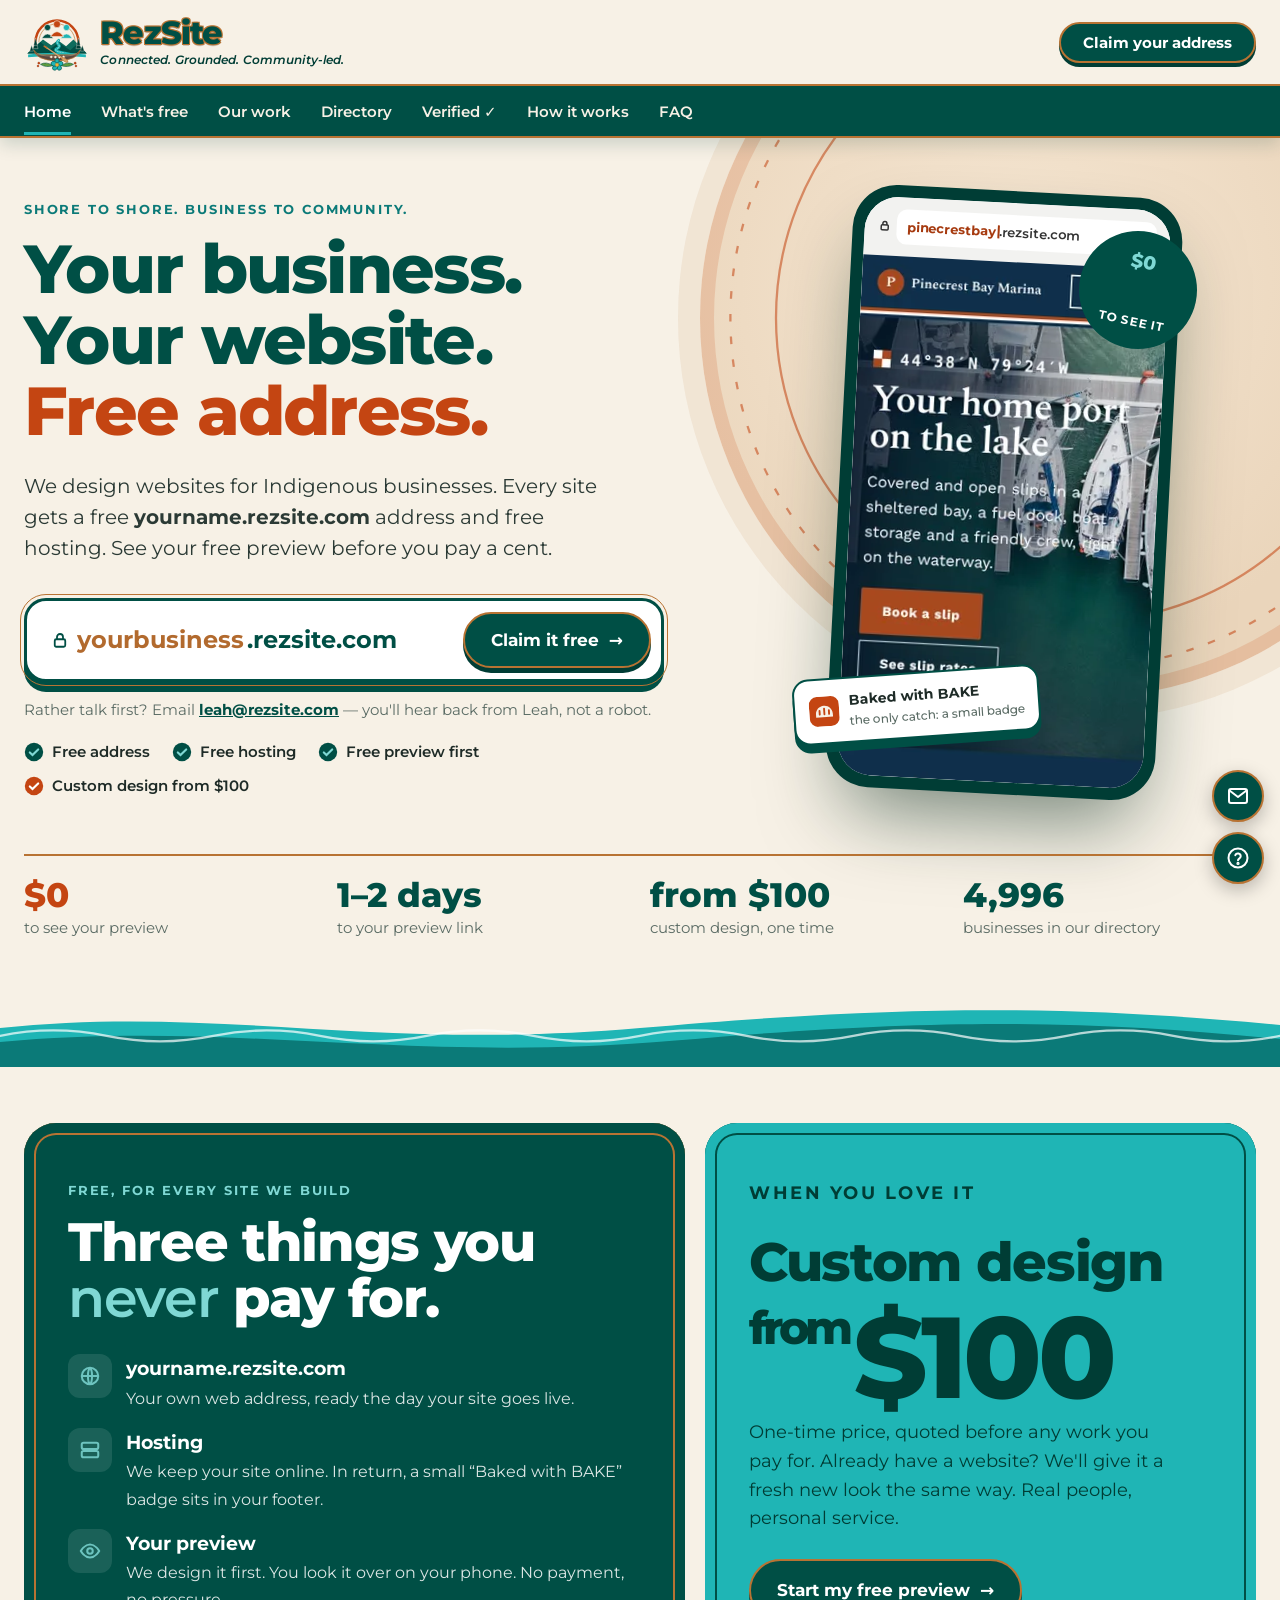
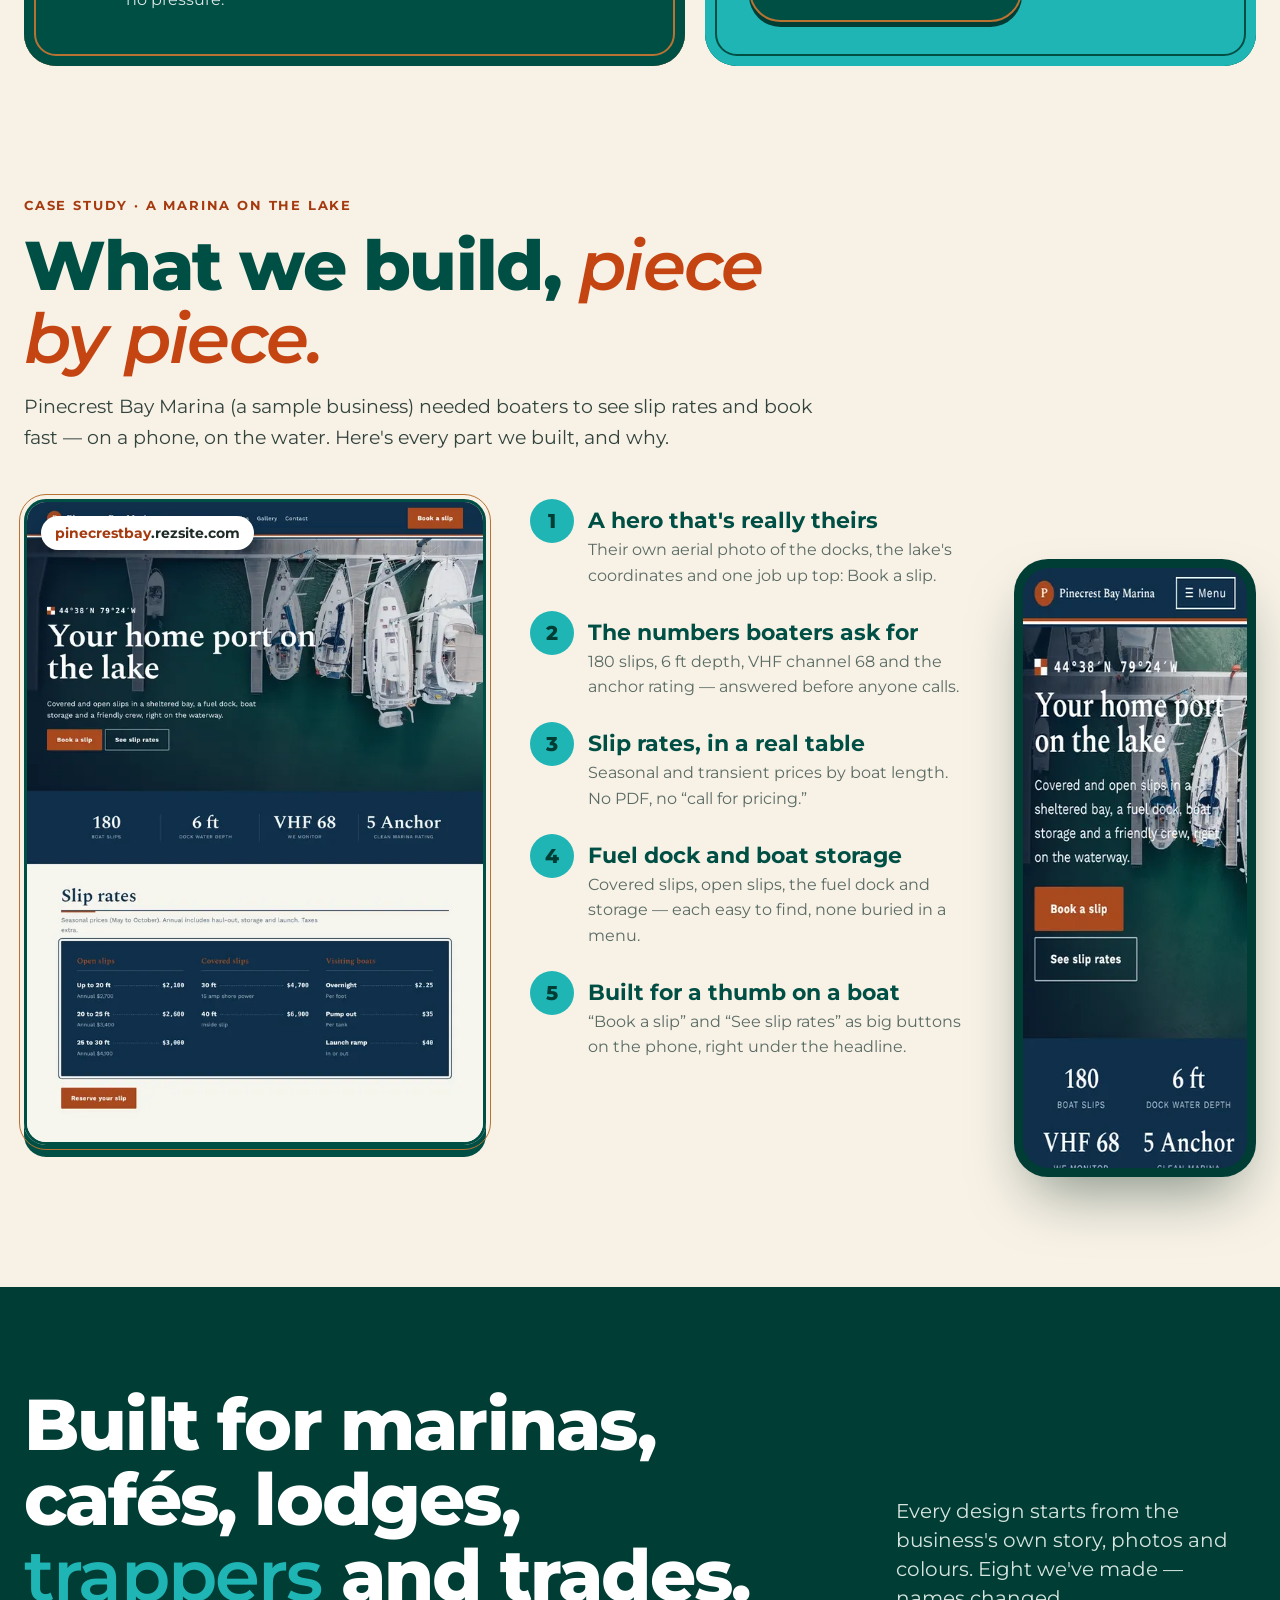
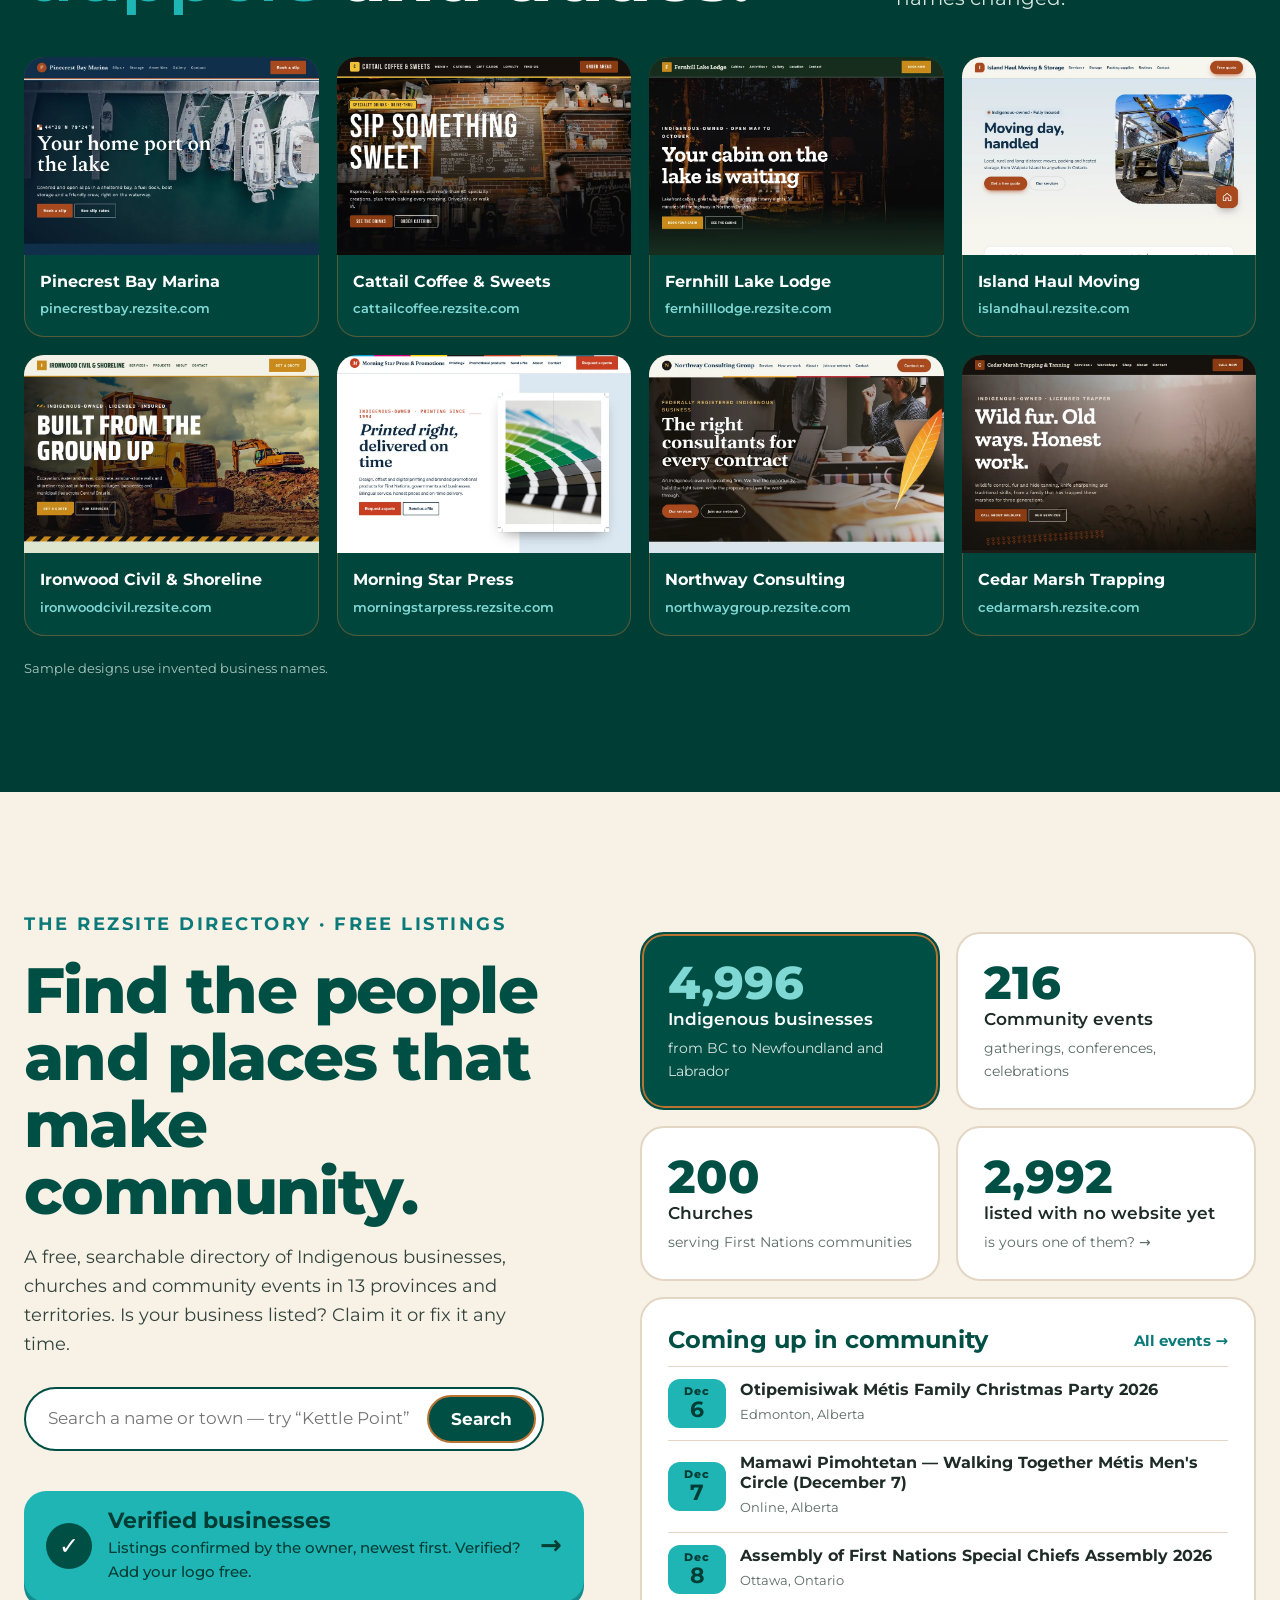
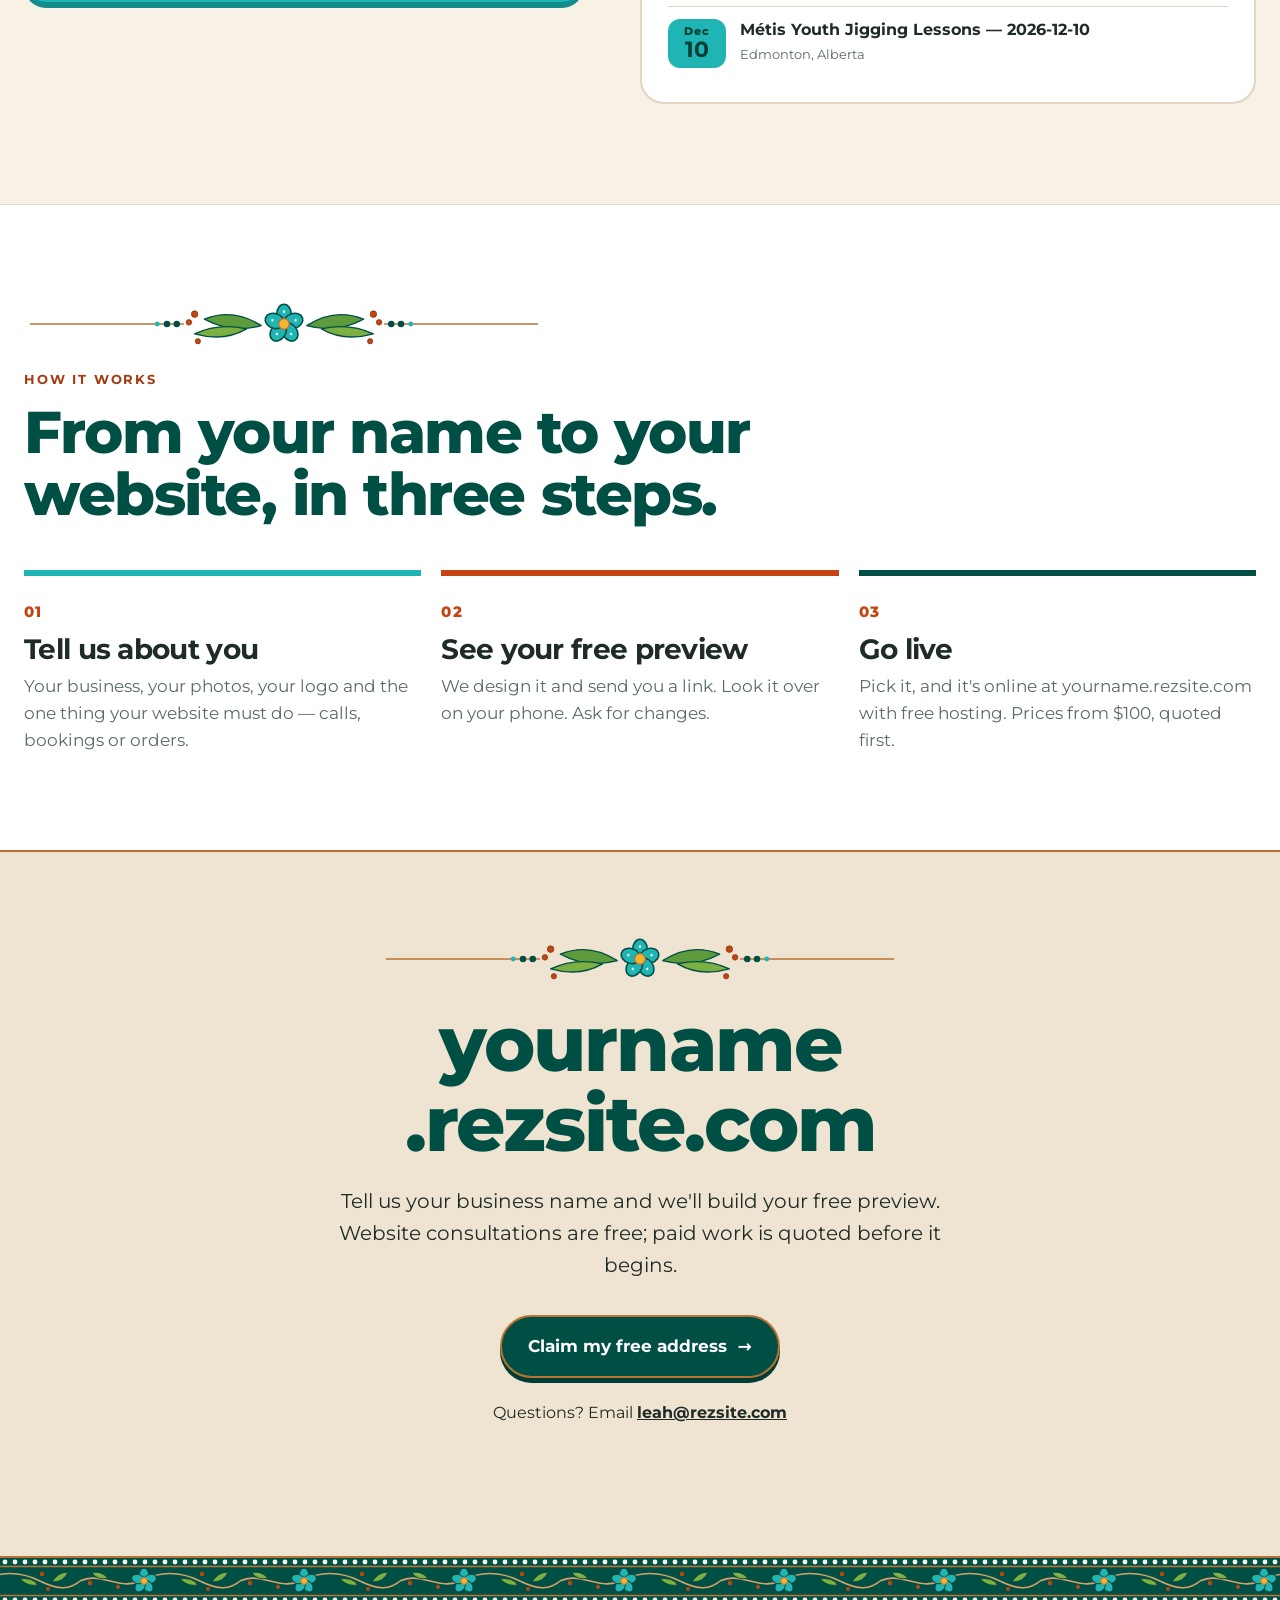
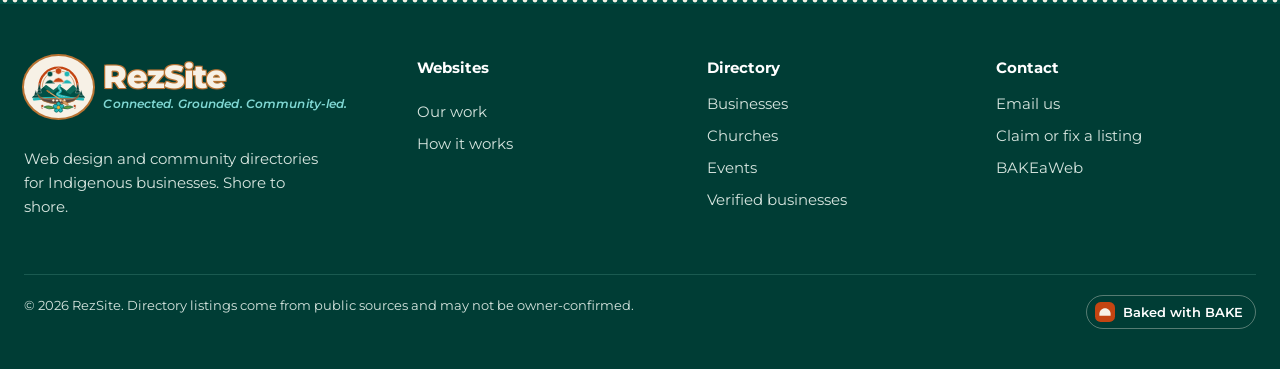
==== commit b2785230: "Name Leah only in RezSite contact lines FAQ, home page, verified page and the claim email now say Le" ====
--- a/index.html
+++ b/index.html
@@ -13,7 +13,7 @@
 <meta property="og:site_name" content="RezSite">
 <meta property="og:title" content="RezSite | Your website, built for you. Free at yourname.rezsite.com">
 <meta property="og:description" content="Websites for Indigenous businesses: free yourname.rezsite.com address, free hosting, free preview first, custom design from $100. Plus a free directory of 4,996 businesses.">
-<link rel="stylesheet" href="assets/brand/v2/rezsite-brand.css">
+<link rel="stylesheet" href="assets/brand/v2/rezsite-brand.css?v=209ca376a1">
 <style>
 @font-face{font-family:"Montserrat";src:url(assets/home/fonts/bricolage-grotesque-latin-wght-normal.woff2) format("woff2");font-weight:200 800;font-display:swap}
 :root{--green:#004F45;--deep:#003D35;--gold:#1FB5B5;--sun:#7FD8D4;--orange:#A63A0F;--rust:#C44512;--copper:#B87333;--earth:#5B483F;--sand:#D9C7B2;--river:#0B7A78;--sky:#1FB5B5;--cream:#F7F1E6;--ink:#1E2B27;--muted:#5A6B64;--line:#E3D6C4}
@@ -283,7 +283,7 @@
     <button class="btn btn-primary" type="submit">Claim it free <span aria-hidden="true">→</span></button>
    </form>
    <p class="claim-msg" id="claimMsg" role="status" aria-live="polite"></p>
-   <p class="contact">Rather talk first? Email <a href="mailto:leah@rezsite.com?subject=RezSite%20website">leah@rezsite.com</a> — you'll hear back from Chris or Leah, not a robot.</p>
+   <p class="contact">Rather talk first? Email <a href="mailto:leah@rezsite.com?subject=RezSite%20website">leah@rezsite.com</a> — you'll hear back from Leah, not a robot.</p>
    <ul class="ticks">
     <li><svg width="20" height="20" viewBox="0 0 24 24"><circle cx="12" cy="12" r="11" fill="#004F45"/><path d="M7 12.5l3.2 3L17 9" stroke="#7FD8D4" stroke-width="2.6" fill="none" stroke-linecap="round"/></svg>Free address</li>
     <li><svg width="20" height="20" viewBox="0 0 24 24"><circle cx="12" cy="12" r="11" fill="#004F45"/><path d="M7 12.5l3.2 3L17 9" stroke="#7FD8D4" stroke-width="2.6" fill="none" stroke-linecap="round"/></svg>Free hosting</li>
@@ -430,8 +430,8 @@
   <div class="legal"><span>© 2026 RezSite. Directory listings come from public sources and may not be owner-confirmed.</span><a class="bake" href="https://bakeaweb.com/"><svg width="20" height="20" viewBox="0 0 32 32"><rect width="32" height="32" rx="9" fill="#C44512"/><path d="M7 19c0-5 4-9 9-9s9 4 9 9v3H7z" fill="#F7F1E6"/></svg>Baked with BAKE</a></div>
  </div>
 </footer>
-<script src="assets/home/events.js"></script>
-<script src="assets/home/shared.js"></script>
+<script src="assets/home/events.js?v=01fc933990"></script>
+<script src="assets/home/shared.js?v=1e3285c097"></script>
 <script>
 (function(){var L=[['pinecrestbay','harbour-a'],['cattailcoffee','letterboard-a'],['fernhilllodge','timber-b'],['islandhaul','homeward-b'],['cedarmarsh','trapline-a'],['ironwoodcivil','bedrock-a']],k=0,biz=document.getElementById('biz'),nm=document.getElementById('mockName'),im=document.getElementById('mockImg');
  if(matchMedia('(prefers-reduced-motion: reduce)').matches)return;
@@ -443,7 +443,7 @@
 <script>
 document.querySelectorAll('.card').forEach(function(c){c.addEventListener('mouseenter',function(){if(document.getElementById('biz').value)return;document.getElementById('mockName').textContent=c.dataset.n;document.getElementById('mockImg').src='assets/home/img/'+c.dataset.i+'-'+(c.dataset.i==='timber'||c.dataset.i==='homeward'?'b':'a')+'-phone.webp'})});
 </script>
-<script defer src="assets/brand/v2/rezsite-ui.js"></script>
-<script defer src="assets/contact-buttons.js" data-email="leah@rezsite.com" data-subject="RezSite question" data-faq="faq.html" data-bg="#004F45" data-fg="#FFFFFF" data-ring="#B87333"></script>
+<script defer src="assets/brand/v2/rezsite-ui.js?v=5d08d0d353"></script>
+<script defer src="assets/contact-buttons.js?v=5ea239c038" data-email="leah@rezsite.com" data-subject="RezSite question" data-faq="faq.html" data-bg="#004F45" data-fg="#FFFFFF" data-ring="#B87333"></script>
 </body>
 </html>
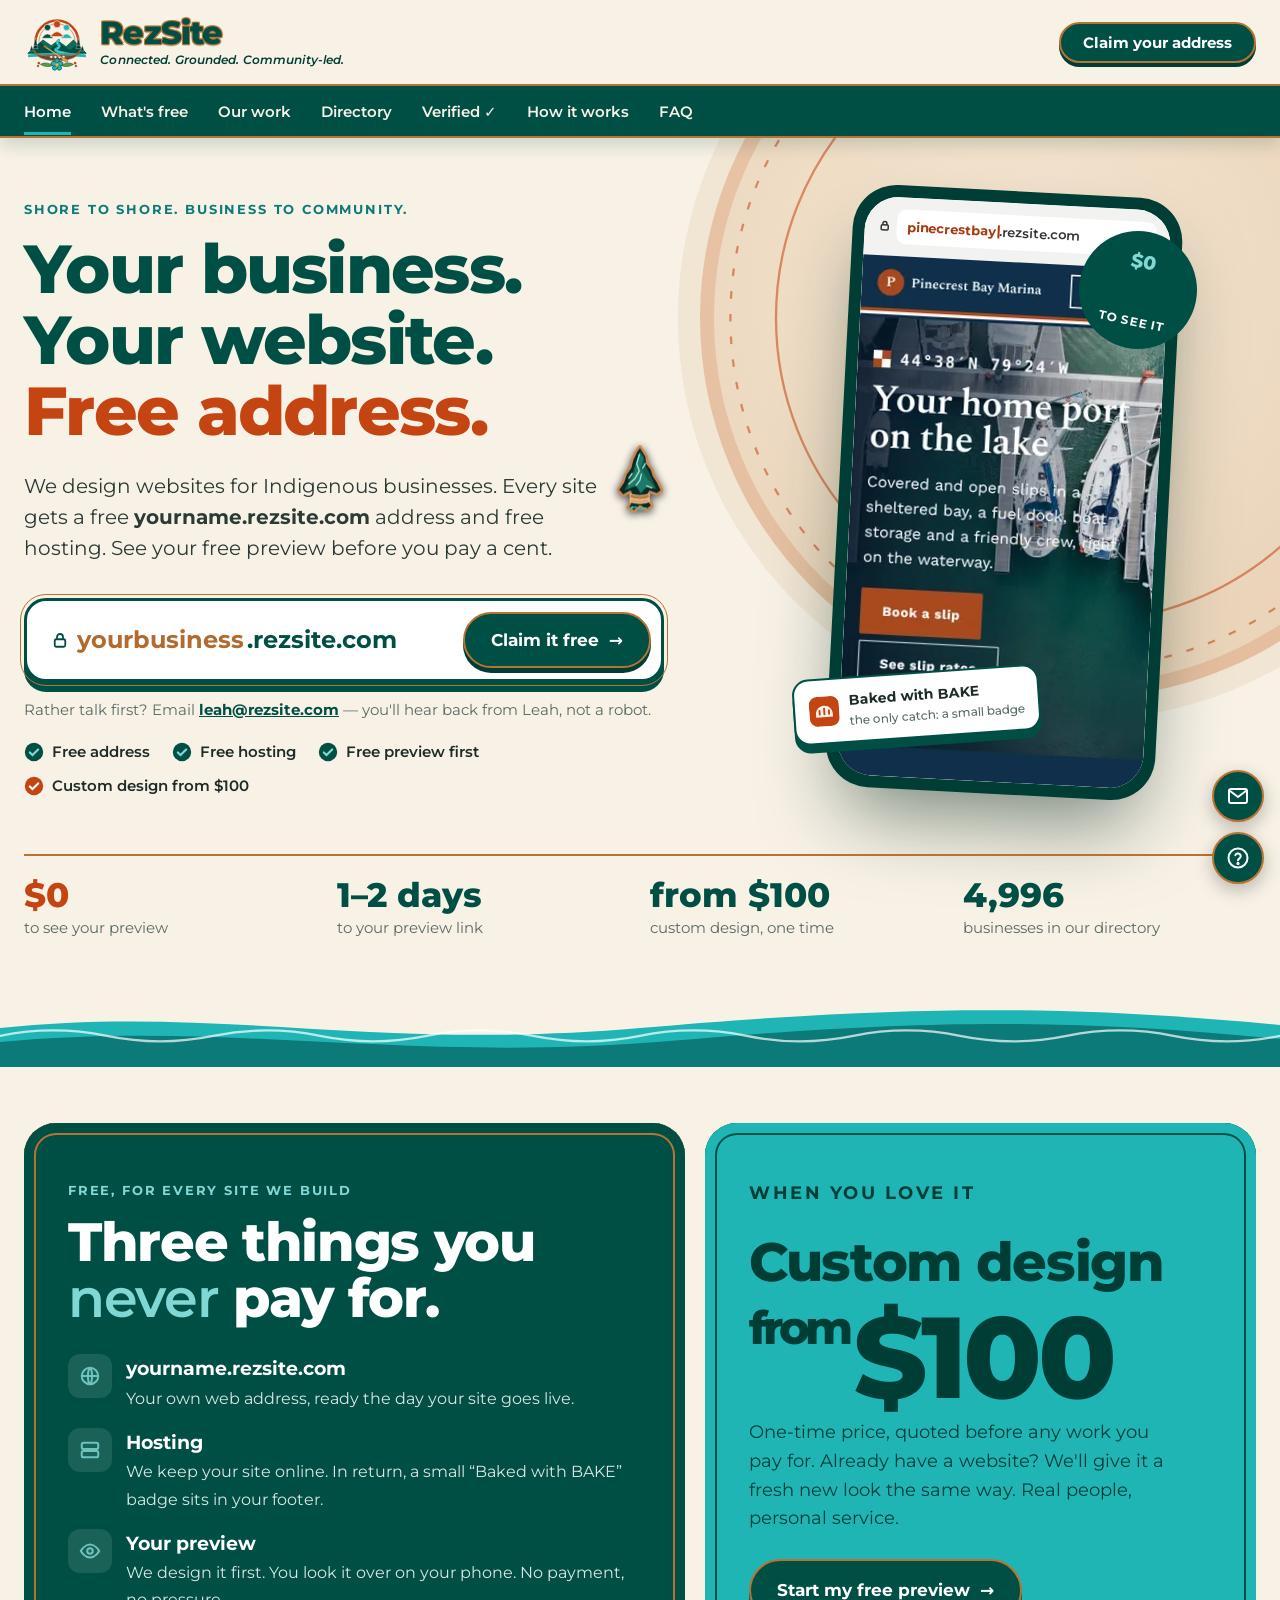
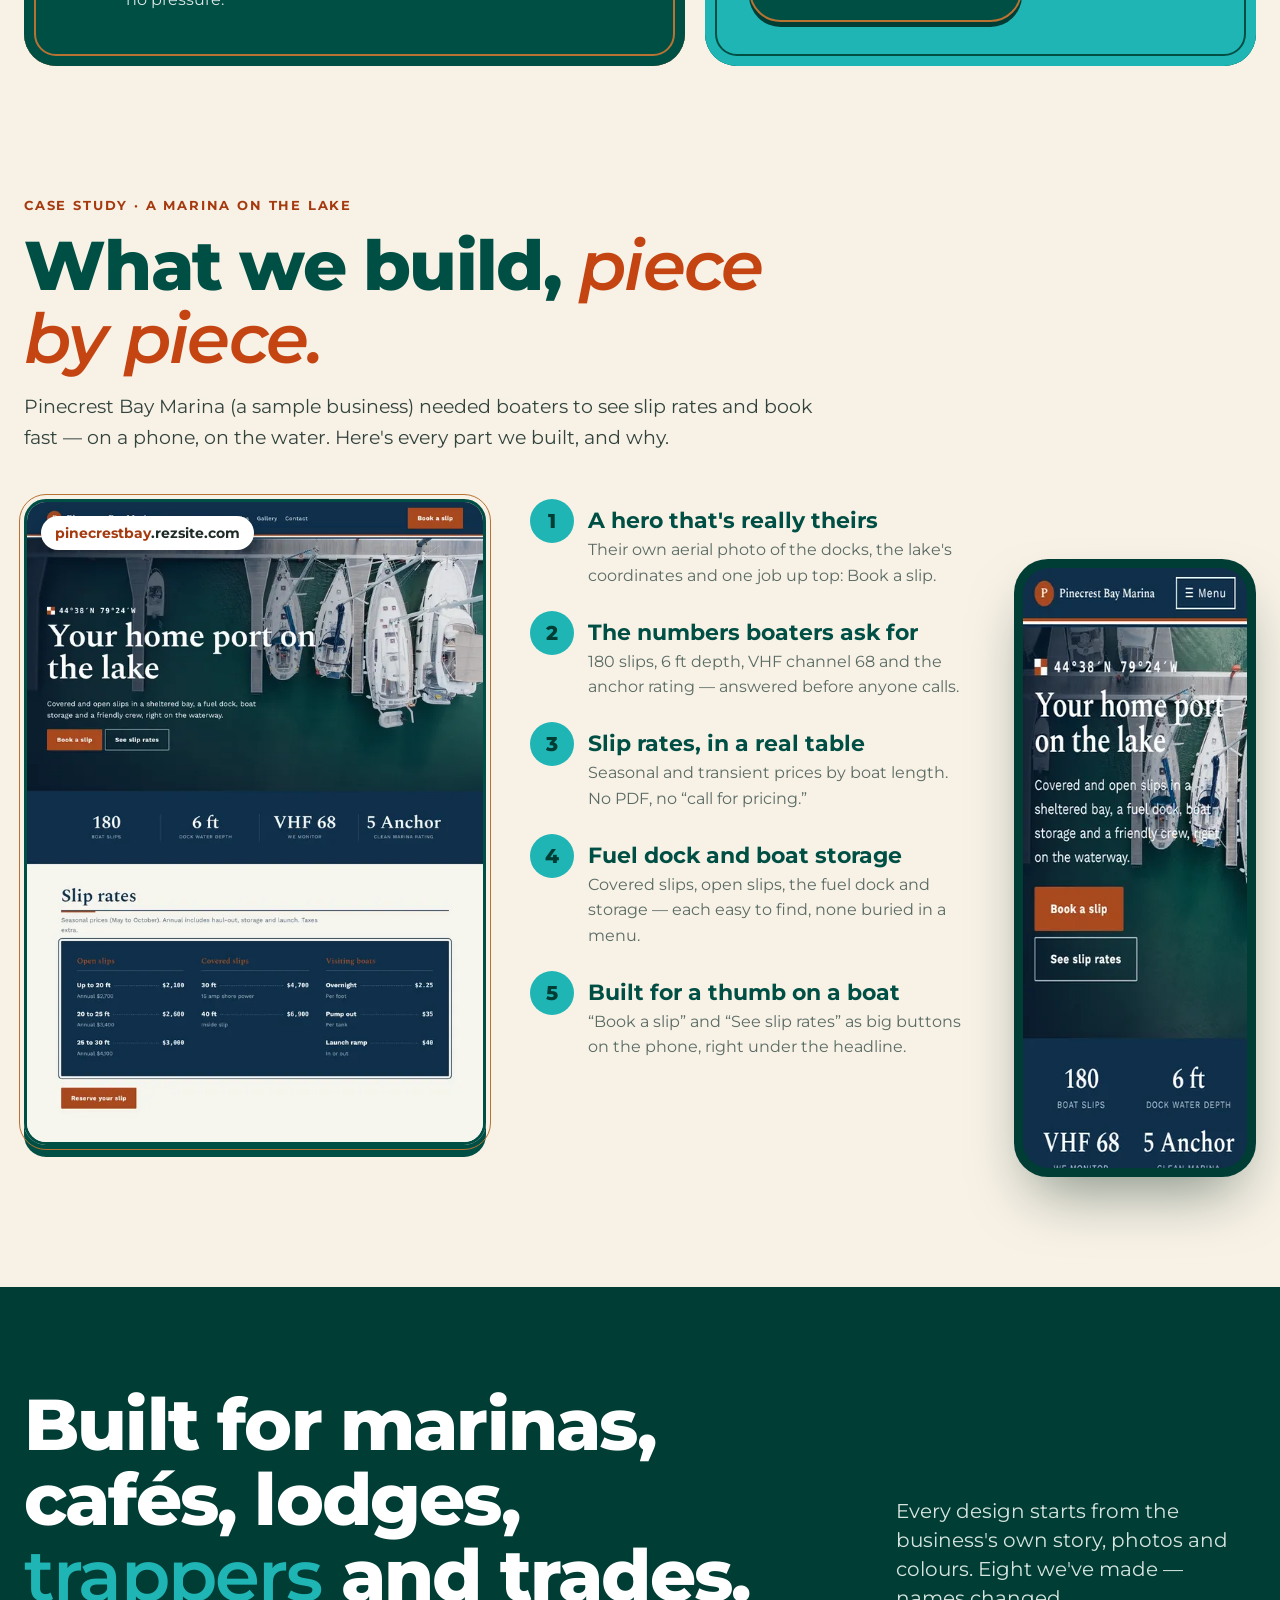
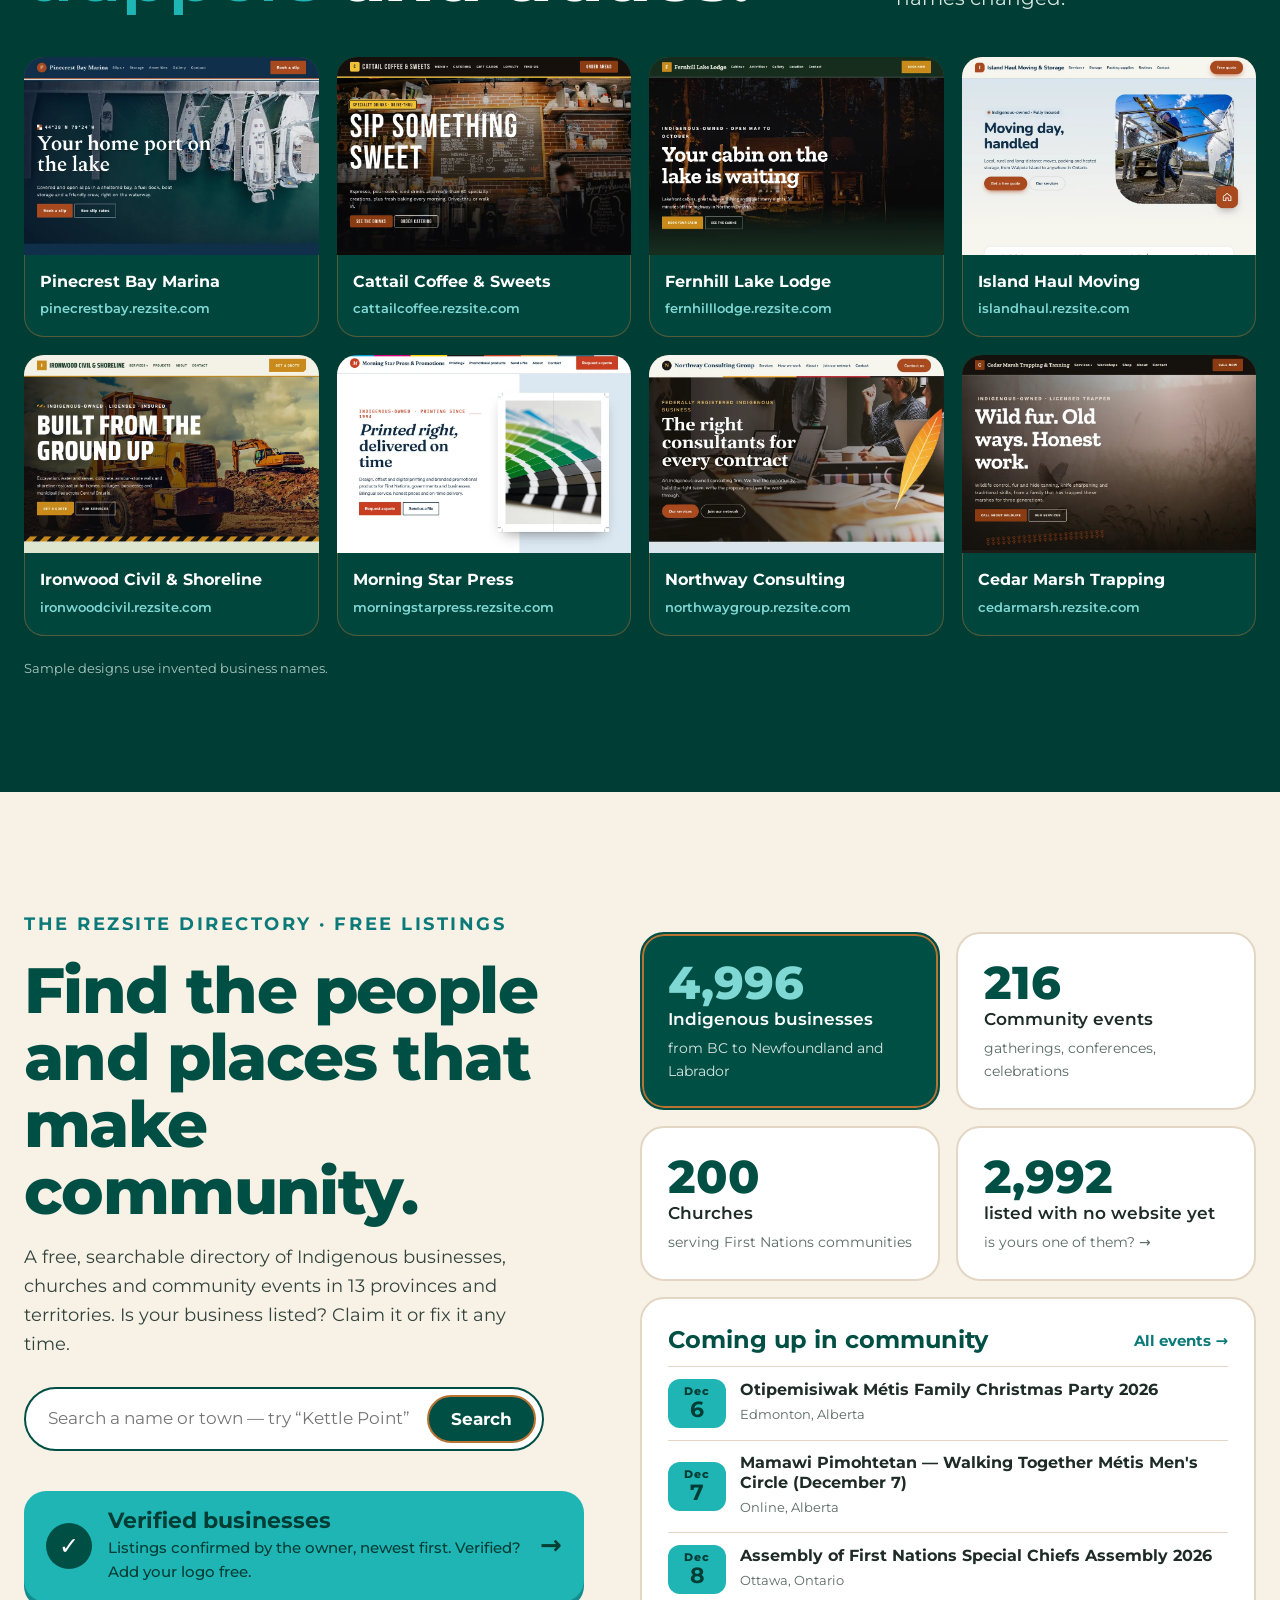
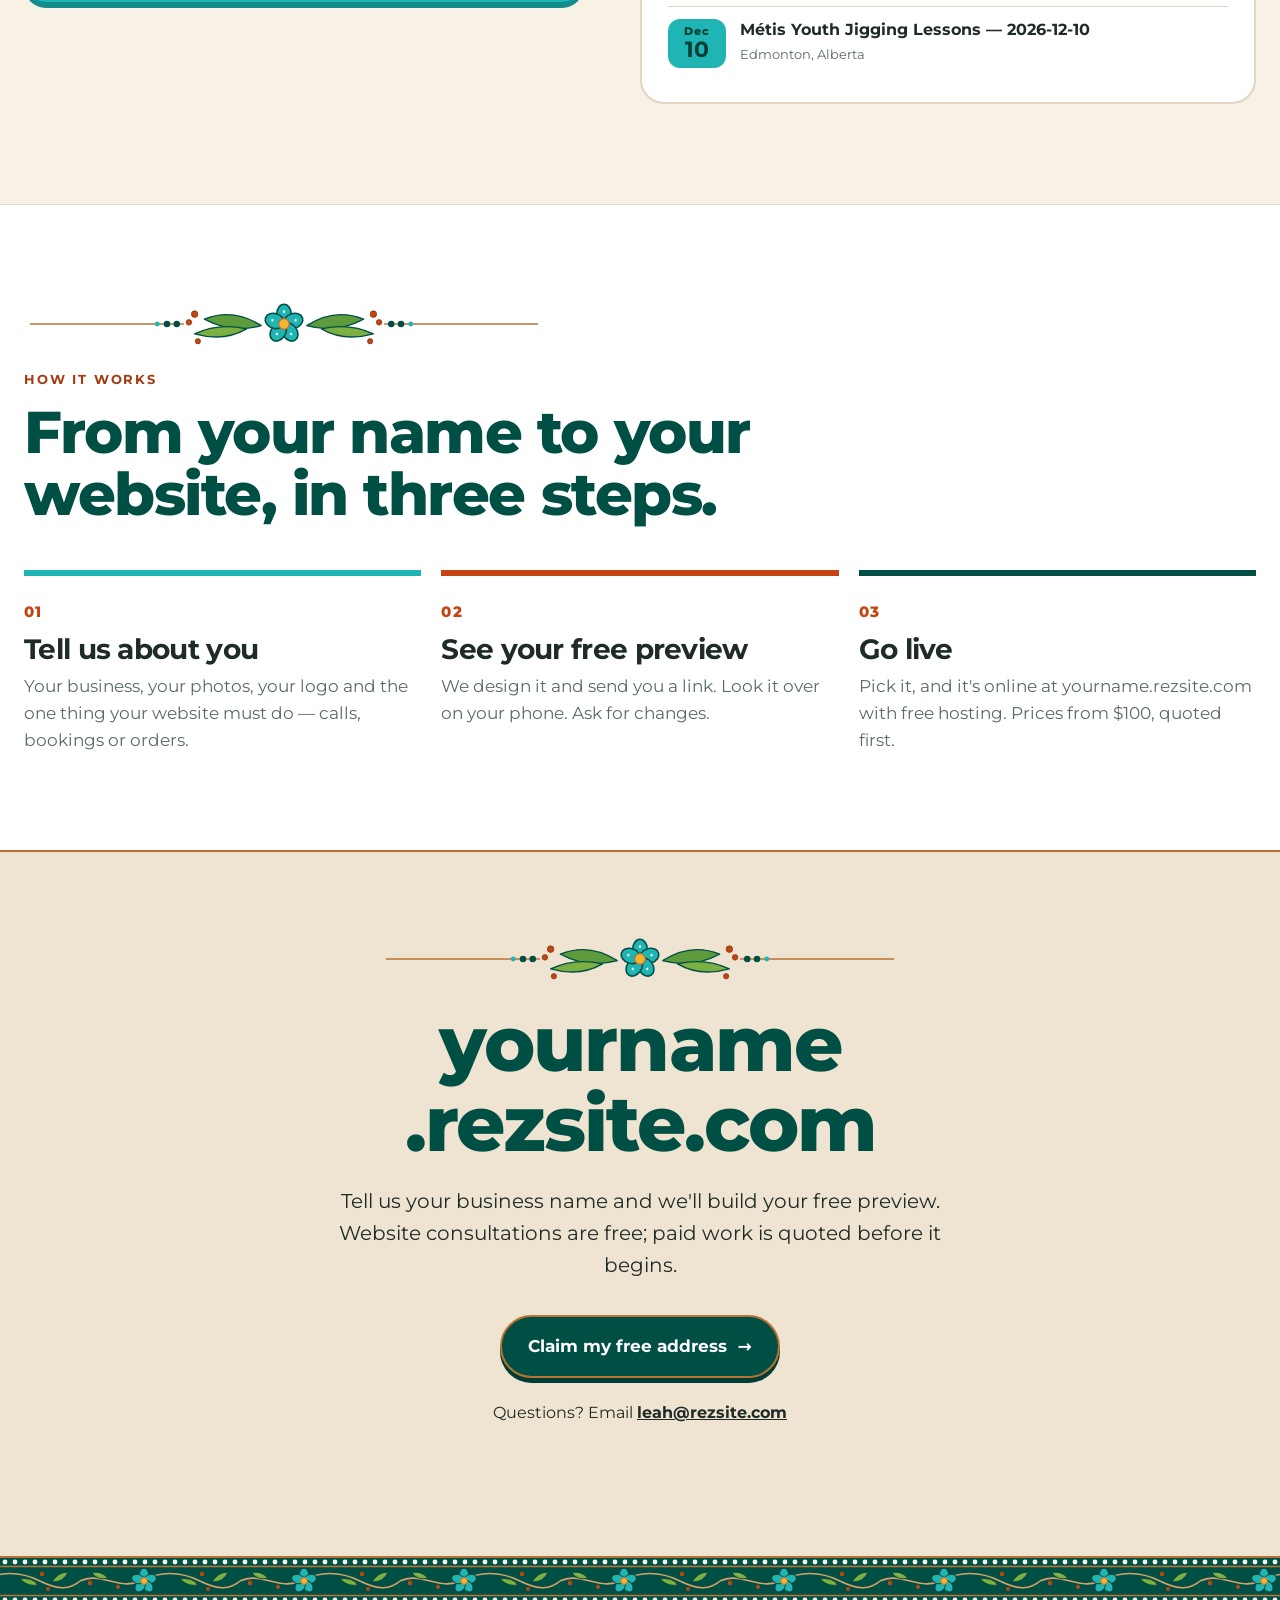
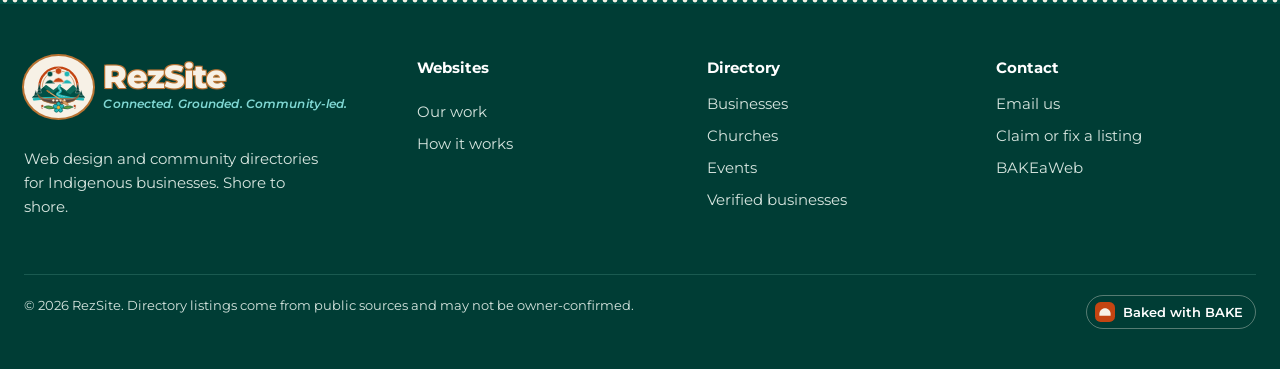
==== commit d10874ab: "Add RezSite arrowhead v1.3 (desktop cursor + touch landing) to public pages - Package from the appro" ====
--- a/index.html
+++ b/index.html
@@ -6,7 +6,7 @@
 <title>RezSite | Your website, built for you. Free at yourname.rezsite.com</title>
 <meta name="description" content="RezSite builds websites for Indigenous businesses. Free address at yourname.rezsite.com, free hosting, free preview first. Custom design from $100. Plus a free directory of 4,996 Indigenous businesses.">
 <meta name="theme-color" content="#004F45">
-<link rel="icon" type="image/svg+xml" href="assets/brand/v2/rezsite-app-icon.svg">
+<link rel="icon" href="/favicon.ico" sizes="any"><link rel="icon" type="image/svg+xml" href="assets/brand/v2/rezsite-favicon.svg">
 <link rel="apple-touch-icon" href="assets/brand/v2/rezsite-app-icon.svg">
 <link rel="canonical" href="https://rezsite.com/">
 <meta property="og:type" content="website">
@@ -263,7 +263,7 @@
 .claim-msg:empty{display:none}
 </style>
 <!-- Cloudflare Web Analytics (visitor counts, no cookies) --><script defer src="https://static.cloudflareinsights.com/beacon.min.js" data-cf-beacon='{"token": "72da8042a421467a9c20229d86902248"}'></script>
-</head>
+<link rel="stylesheet" href="assets/rezsite/arrowhead/rezsite-cursor.css?v=32239af18e"><link rel="stylesheet" href="assets/rezsite/arrowhead/rezsite-touch.css?v=1cef1f4e6d"></head>
 <body>
 <a class="skip" href="#main">Skip to content</a>
 <header class="rz-top"><div class="rz-wrap"><a class="rz-lockup" href="index.html" aria-label="RezSite home"><img class="rz-emblem" src="assets/brand/v2/rezsite-emblem.svg" alt="" width="66" height="58"><span class="rz-wm"><span class="rz-name">RezSite</span><span class="rz-tag">Connected. Grounded. Community-led.</span></span></a><div class="rz-top-actions"><a class="rz-cta" href="index.html#claim">Claim your address</a><button class="rz-menu-btn" type="button" aria-controls="rz-nav" aria-expanded="false" aria-label="Open menu"><svg width="22" height="22" viewBox="0 0 24 24" fill="none" stroke="currentColor" stroke-width="2.4" stroke-linecap="round" aria-hidden="true"><path d="M4 7h16M4 12h16M4 17h16"/></svg></button></div></div></header>
@@ -431,7 +431,7 @@
  </div>
 </footer>
 <script src="assets/home/events.js?v=01fc933990"></script>
-<script src="assets/home/shared.js?v=1e3285c097"></script>
+<script src="assets/home/shared.js?v=6ff8c5b723"></script>
 <script>
 (function(){var L=[['pinecrestbay','harbour-a'],['cattailcoffee','letterboard-a'],['fernhilllodge','timber-b'],['islandhaul','homeward-b'],['cedarmarsh','trapline-a'],['ironwoodcivil','bedrock-a']],k=0,biz=document.getElementById('biz'),nm=document.getElementById('mockName'),im=document.getElementById('mockImg');
  if(matchMedia('(prefers-reduced-motion: reduce)').matches)return;
@@ -444,6 +444,8 @@
 document.querySelectorAll('.card').forEach(function(c){c.addEventListener('mouseenter',function(){if(document.getElementById('biz').value)return;document.getElementById('mockName').textContent=c.dataset.n;document.getElementById('mockImg').src='assets/home/img/'+c.dataset.i+'-'+(c.dataset.i==='timber'||c.dataset.i==='homeward'?'b':'a')+'-phone.webp'})});
 </script>
 <script defer src="assets/brand/v2/rezsite-ui.js?v=5d08d0d353"></script>
+<script defer src="assets/email-notice.js?v=a09552113a" data-accent="#004F45" data-accent-fg="#FFFFFF"></script>
 <script defer src="assets/contact-buttons.js?v=5ea239c038" data-email="leah@rezsite.com" data-subject="RezSite question" data-faq="faq.html" data-bg="#004F45" data-fg="#FFFFFF" data-ring="#B87333"></script>
+<script type="module" src="assets/rezsite/arrowhead/install.js?v=4d77688494"></script>
 </body>
 </html>
--- a/assets/rezsite/arrowhead/rezsite-cursor.css
+++ b/assets/rezsite/arrowhead/rezsite-cursor.css
@@ -0,0 +1,28 @@
+/* RezSite rugged arrowhead v1.0 — production-style progressive enhancement */
+:root { --rs-cursor-size: 46px; }
+@media (hover: hover) and (pointer: fine) {
+  html.rs-cursor-enabled, html.rs-cursor-enabled body,
+  html.rs-cursor-enabled a, html.rs-cursor-enabled button,
+  html.rs-cursor-enabled [role="button"] { cursor: none !important; }
+  html.rs-cursor-enabled input, html.rs-cursor-enabled textarea,
+  html.rs-cursor-enabled [contenteditable="true"] { cursor: text !important; }
+}
+.rs-cursor-head, .rs-cursor-projectile, .rs-cursor-impact, .rs-cursor-spark {
+  position: fixed; pointer-events: none; z-index: 2147483646;
+}
+.rs-cursor-head, .rs-cursor-projectile {
+  width: var(--rs-cursor-size); height: auto;
+  transform: translate(-50%, -7%); transform-origin: 50% 7%;
+  filter: drop-shadow(0 2px 4px #000b); will-change: transform, opacity;
+}
+.rs-cursor-impact { border: 2px solid #7aebd1; border-radius: 50%; width: 12px; height: 12px; box-shadow: 0 0 12px #5ad1bb; }
+.rs-cursor-spark { width: 4px; height: 4px; border-radius: 50%; background: #d4a074; }
+@media (prefers-reduced-motion: reduce) {
+  .rs-cursor-projectile, .rs-cursor-impact, .rs-cursor-spark { display: none !important; }
+}
+/* RezSite page fixes: elements that set their own cursor (FAQ questions, field labels, upload drop zone)
+   would otherwise show the native pointer on top of the arrowhead. */
+@media (hover: hover) and (pointer: fine) {
+  html.rs-cursor-enabled summary, html.rs-cursor-enabled label,
+  html.rs-cursor-enabled label span, html.rs-cursor-enabled .drop { cursor: none !important; }
+}
--- a/assets/rezsite/arrowhead/rezsite-touch.css
+++ b/assets/rezsite/arrowhead/rezsite-touch.css
@@ -0,0 +1,7 @@
+/* RezSite v1.3 landing Spirit Trail. Decorative fixed overlays only. */
+.rs-touch-arrow,.rs-touch-ring,.rs-touch-spark{position:fixed;pointer-events:none!important;z-index:2147483645;will-change:transform,opacity}
+.rs-touch-arrow{width:42px;transform:translate(-50%,0);filter:drop-shadow(0 0 5px #61c8b692)}
+.rs-touch-arrow svg{display:block;width:100%;height:auto}
+.rs-touch-ring{width:12px;height:12px;transform:translate(-50%,-50%);border:2px solid #d8a274;border-radius:50%}
+.rs-touch-spark{width:5px;height:5px;border-radius:50%;background:#63dfc1;box-shadow:0 0 7px #60dec1}
+@media(prefers-reduced-motion:reduce){.rs-touch-arrow,.rs-touch-spark{display:none!important}}
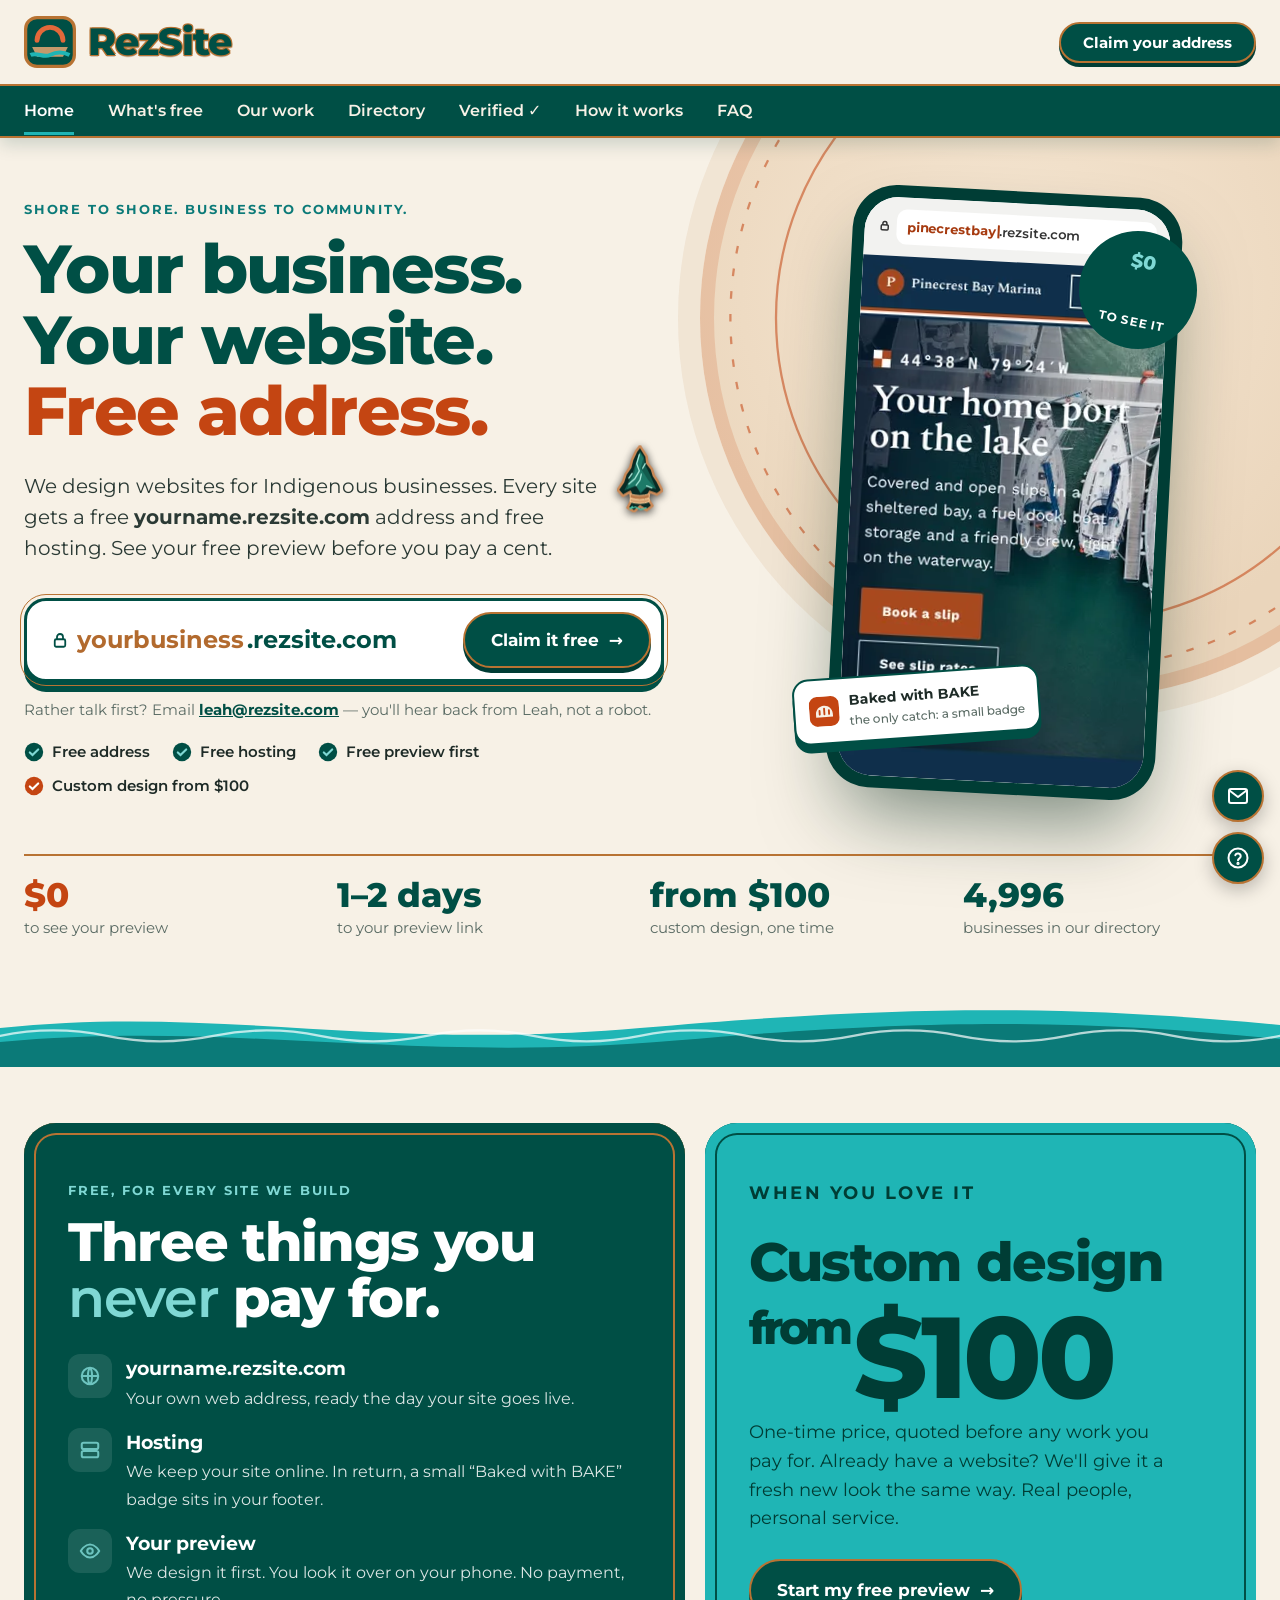
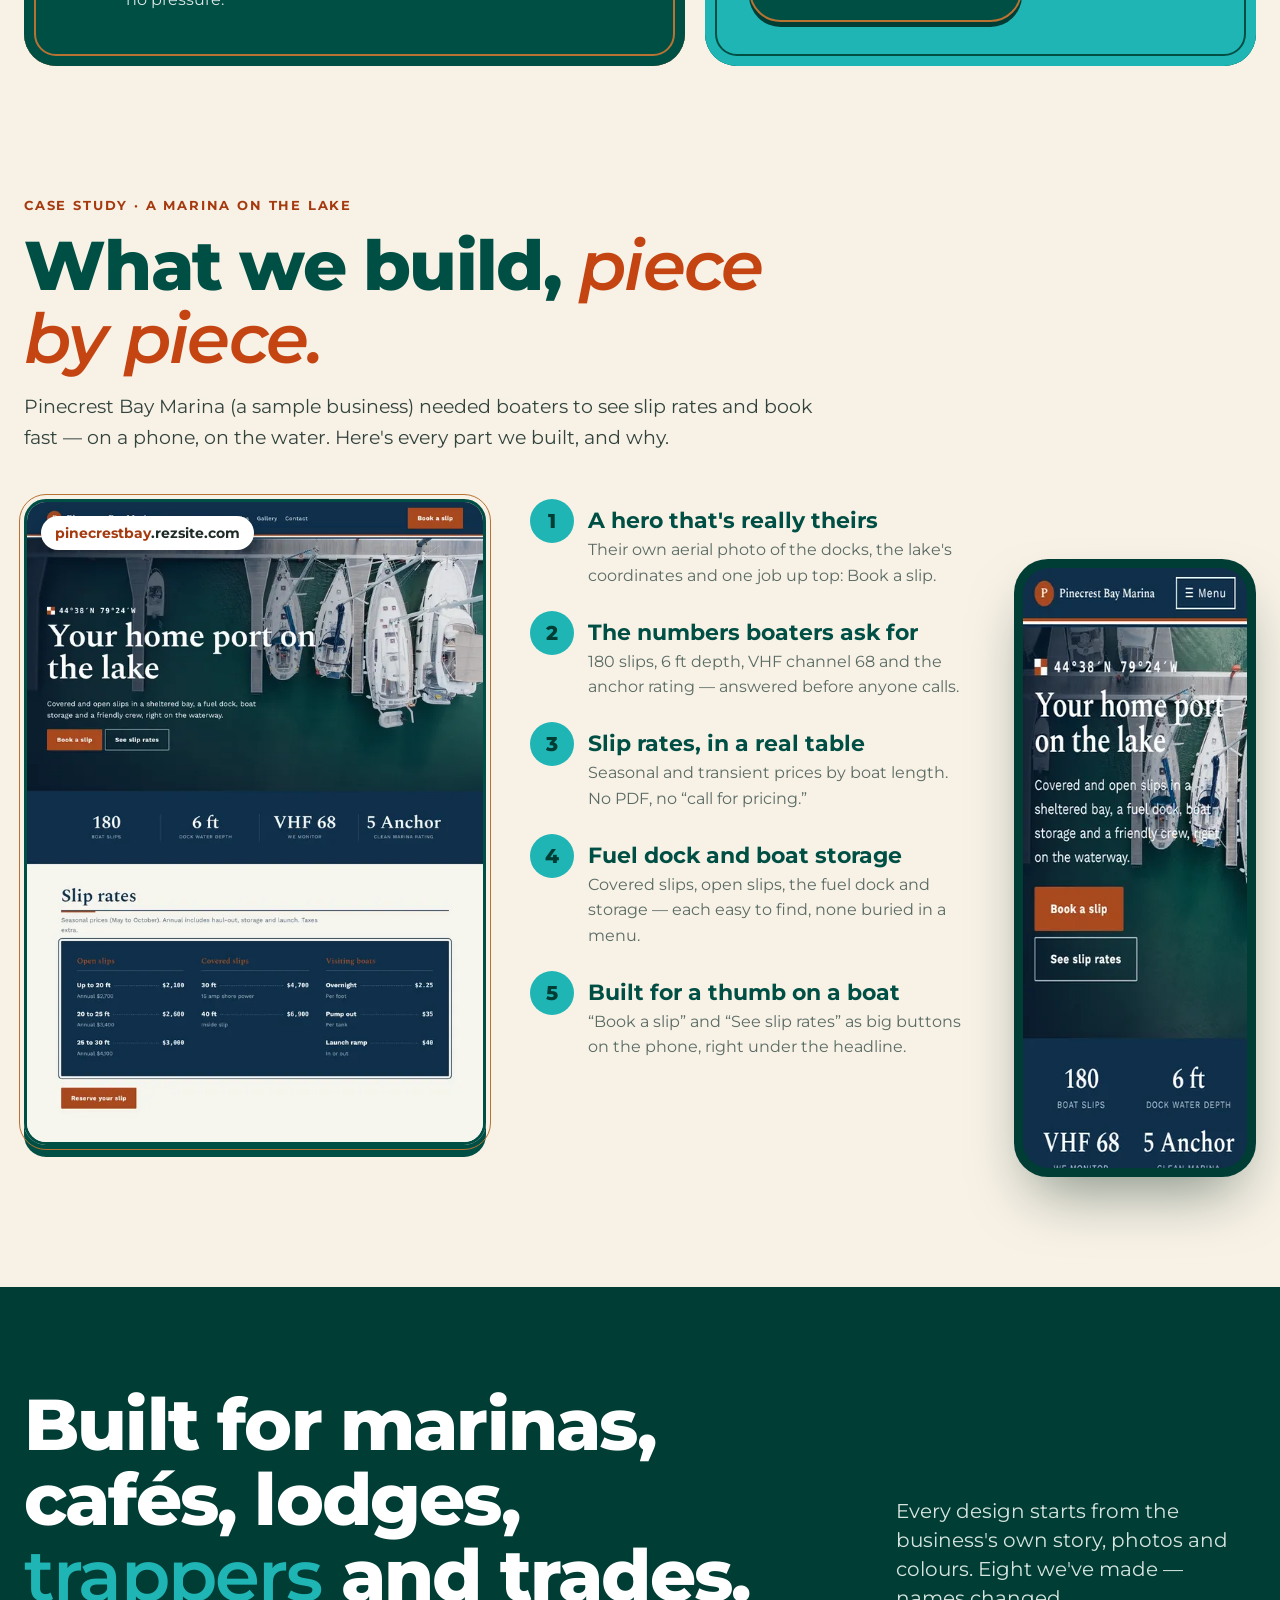
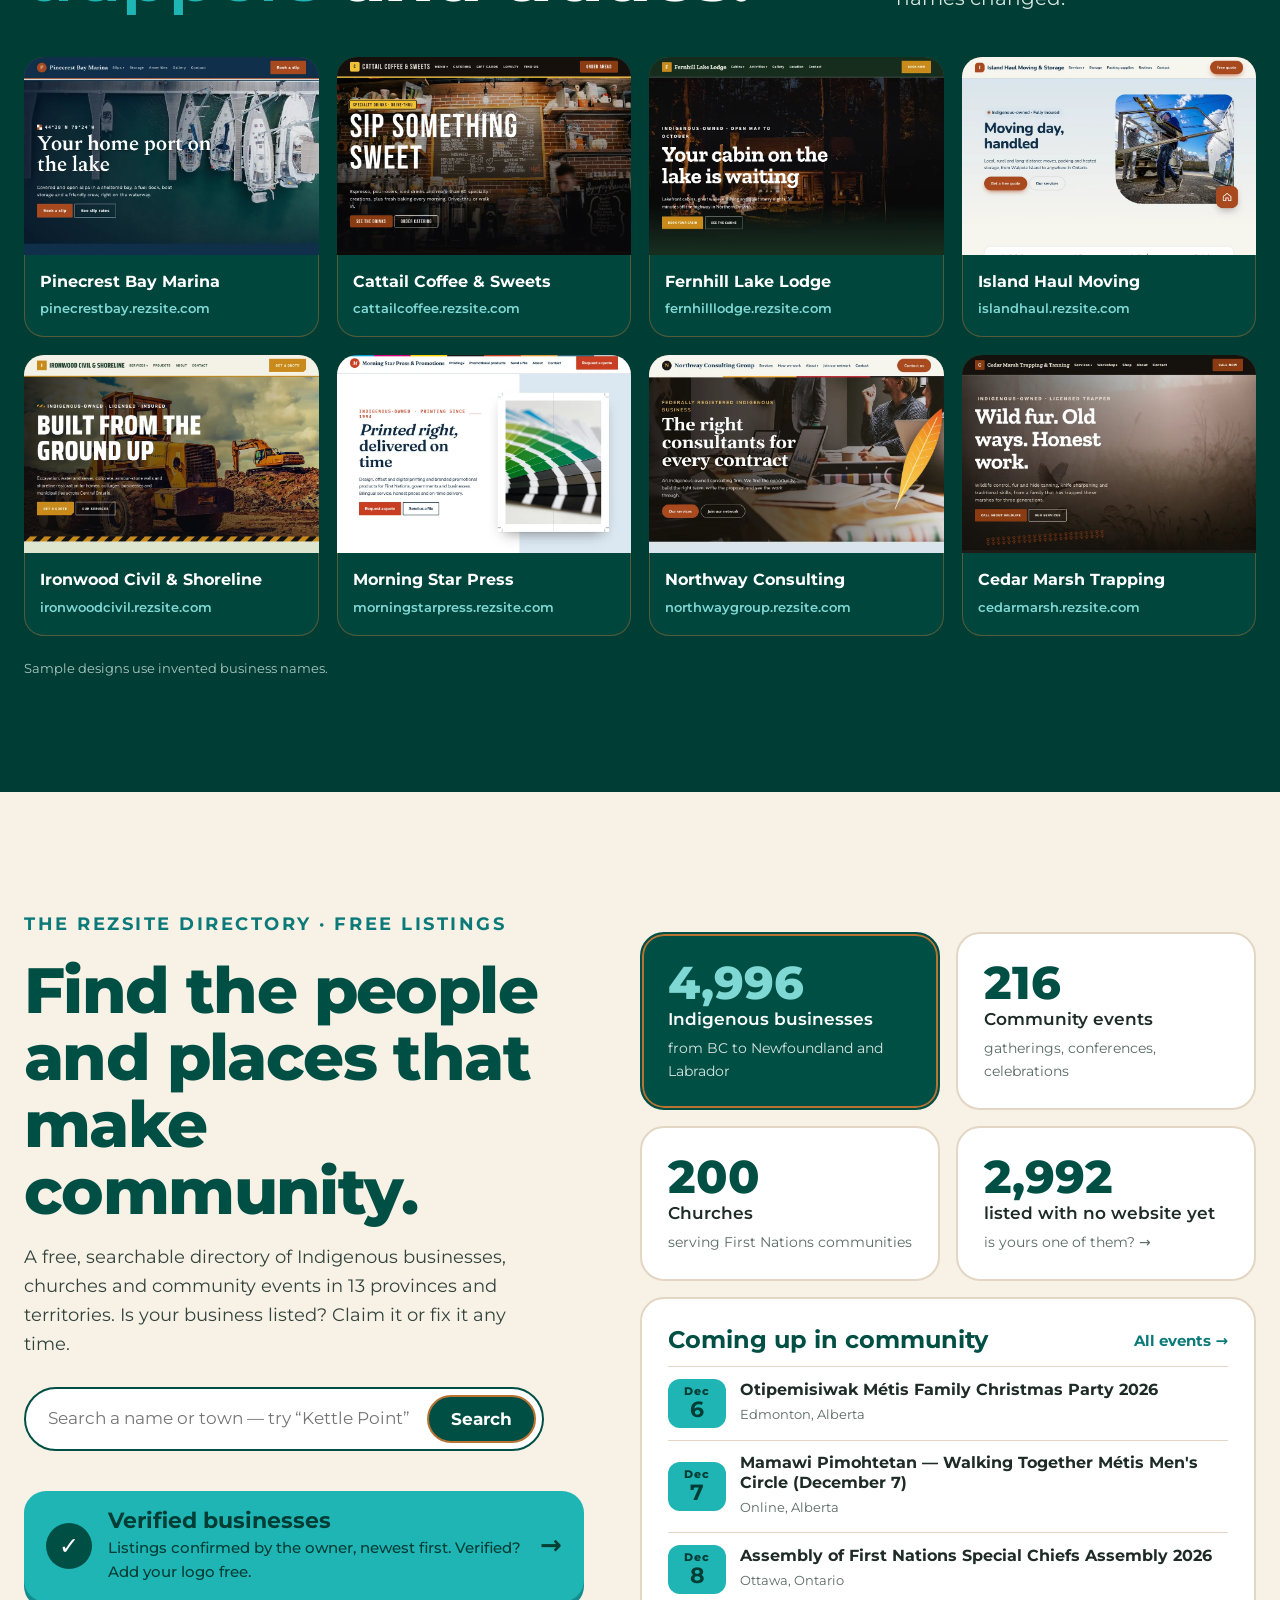
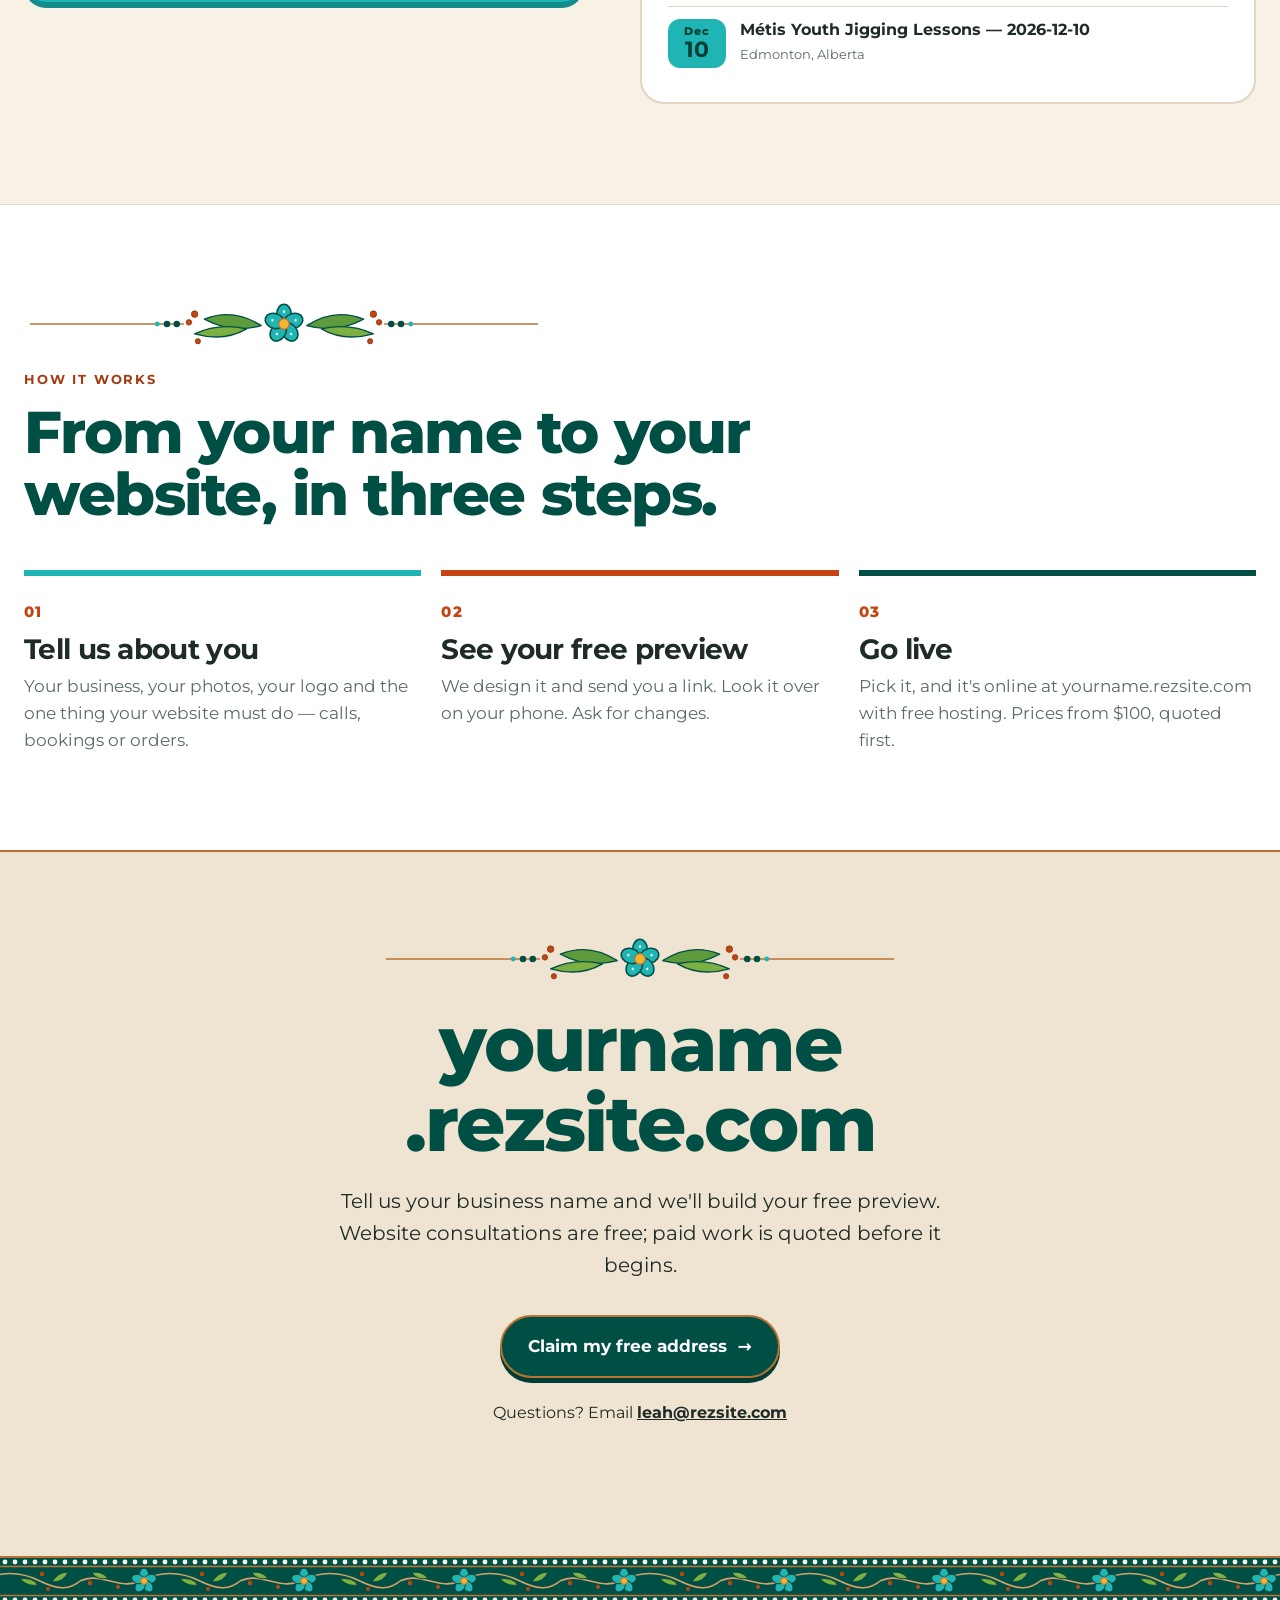
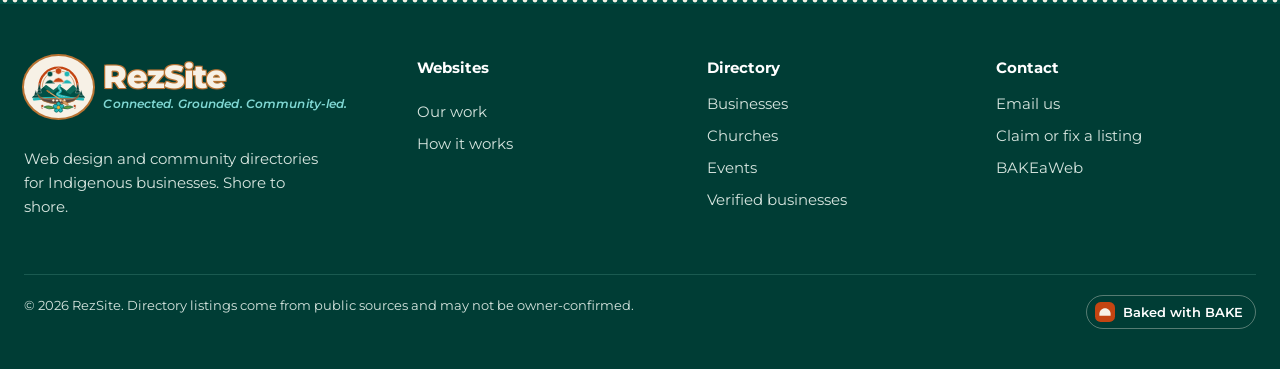
==== commit 6d320aac: "RezSite: Leah's picks - tab icon A (canoe and sunrise) and header A (bigger simple mark, larger name" ====
--- a/index.html
+++ b/index.html
@@ -6,14 +6,14 @@
 <title>RezSite | Your website, built for you. Free at yourname.rezsite.com</title>
 <meta name="description" content="RezSite builds websites for Indigenous businesses. Free address at yourname.rezsite.com, free hosting, free preview first. Custom design from $100. Plus a free directory of 4,996 Indigenous businesses.">
 <meta name="theme-color" content="#004F45">
-<link rel="icon" href="/favicon.ico" sizes="any"><link rel="icon" type="image/svg+xml" href="assets/brand/v2/rezsite-favicon.svg">
-<link rel="apple-touch-icon" href="assets/brand/v2/rezsite-app-icon.svg">
+<link rel="icon" href="/favicon.ico?v=22eb738d" sizes="any"><link rel="icon" type="image/svg+xml" href="assets/brand/v2/rezsite-favicon.svg?v=22eb738d">
+<link rel="apple-touch-icon" href="assets/brand/v2/rezsite-apple-touch.png?v=22eb738d">
 <link rel="canonical" href="https://rezsite.com/">
 <meta property="og:type" content="website">
 <meta property="og:site_name" content="RezSite">
 <meta property="og:title" content="RezSite | Your website, built for you. Free at yourname.rezsite.com">
 <meta property="og:description" content="Websites for Indigenous businesses: free yourname.rezsite.com address, free hosting, free preview first, custom design from $100. Plus a free directory of 4,996 businesses.">
-<link rel="stylesheet" href="assets/brand/v2/rezsite-brand.css?v=209ca376a1">
+<link rel="stylesheet" href="assets/brand/v2/rezsite-brand.css?v=3d137d95ff">
 <style>
 @font-face{font-family:"Montserrat";src:url(assets/home/fonts/bricolage-grotesque-latin-wght-normal.woff2) format("woff2");font-weight:200 800;font-display:swap}
 :root{--green:#004F45;--deep:#003D35;--gold:#1FB5B5;--sun:#7FD8D4;--orange:#A63A0F;--rust:#C44512;--copper:#B87333;--earth:#5B483F;--sand:#D9C7B2;--river:#0B7A78;--sky:#1FB5B5;--cream:#F7F1E6;--ink:#1E2B27;--muted:#5A6B64;--line:#E3D6C4}
@@ -266,7 +266,7 @@
 <link rel="stylesheet" href="assets/rezsite/arrowhead/rezsite-cursor.css?v=32239af18e"><link rel="stylesheet" href="assets/rezsite/arrowhead/rezsite-touch.css?v=1cef1f4e6d"></head>
 <body>
 <a class="skip" href="#main">Skip to content</a>
-<header class="rz-top"><div class="rz-wrap"><a class="rz-lockup" href="index.html" aria-label="RezSite home"><img class="rz-emblem" src="assets/brand/v2/rezsite-emblem.svg" alt="" width="66" height="58"><span class="rz-wm"><span class="rz-name">RezSite</span><span class="rz-tag">Connected. Grounded. Community-led.</span></span></a><div class="rz-top-actions"><a class="rz-cta" href="index.html#claim">Claim your address</a><button class="rz-menu-btn" type="button" aria-controls="rz-nav" aria-expanded="false" aria-label="Open menu"><svg width="22" height="22" viewBox="0 0 24 24" fill="none" stroke="currentColor" stroke-width="2.4" stroke-linecap="round" aria-hidden="true"><path d="M4 7h16M4 12h16M4 17h16"/></svg></button></div></div></header>
+<header class="rz-top"><div class="rz-wrap"><a class="rz-lockup rz-head-lockup" href="index.html" aria-label="RezSite home"><img class="rz-emblem rz-mark" src="assets/brand/v2/rezsite-mark.svg" alt="" width="52" height="52"><span class="rz-wm"><span class="rz-name">RezSite</span><span class="rz-tag">Connected. Grounded. Community-led.</span></span></a><div class="rz-top-actions"><a class="rz-cta" href="index.html#claim">Claim your address</a><button class="rz-menu-btn" type="button" aria-controls="rz-nav" aria-expanded="false" aria-label="Open menu"><svg width="22" height="22" viewBox="0 0 24 24" fill="none" stroke="currentColor" stroke-width="2.4" stroke-linecap="round" aria-hidden="true"><path d="M4 7h16M4 12h16M4 17h16"/></svg></button></div></div></header>
 <div class="rz-navbar"><nav class="rz-nav rz-wrap" id="rz-nav" aria-label="Main"><a href="index.html" aria-current="page">Home</a><a href="index.html#free">What's free</a><a href="index.html#work">Our work</a><a href="directory.html?type=businesses">Directory</a><a href="verified.html">Verified ✓</a><a href="index.html#how">How it works</a><a href="faq.html">FAQ</a><a class="rz-cta" href="index.html#claim">Claim your address</a></nav></div>
 
 <main id="main">
--- a/assets/brand/v2/rezsite-brand.css
+++ b/assets/brand/v2/rezsite-brand.css
@@ -58,3 +58,12 @@
 .rz-bead-strip{height:48px;background:url(beadwork-strip.svg) repeat-x center/auto 48px;border-top:2px solid var(--rz-copper)}
 /* focus visibility everywhere */
 a:focus-visible,button:focus-visible,input:focus-visible,select:focus-visible{outline:3px solid var(--rz-turq);outline-offset:3px}
+
+/* Header option A (chosen Nov 21): bigger, simpler canoe mark, larger name and menu; tagline stays in the footer */
+.rz-head-lockup{gap:12px}
+.rz-head-lockup .rz-mark{height:52px!important;width:52px!important}
+.rz-head-lockup .rz-name{font-size:38px}
+.rz-head-lockup .rz-tag{display:none}
+.rz-nav{font-size:16px;gap:0 34px}
+@media (max-width:980px){.rz-nav{font-size:15px;gap:0 22px}}
+@media (max-width:860px){.rz-head-lockup .rz-mark{height:42px!important;width:42px!important}.rz-head-lockup .rz-name{font-size:30px}}
